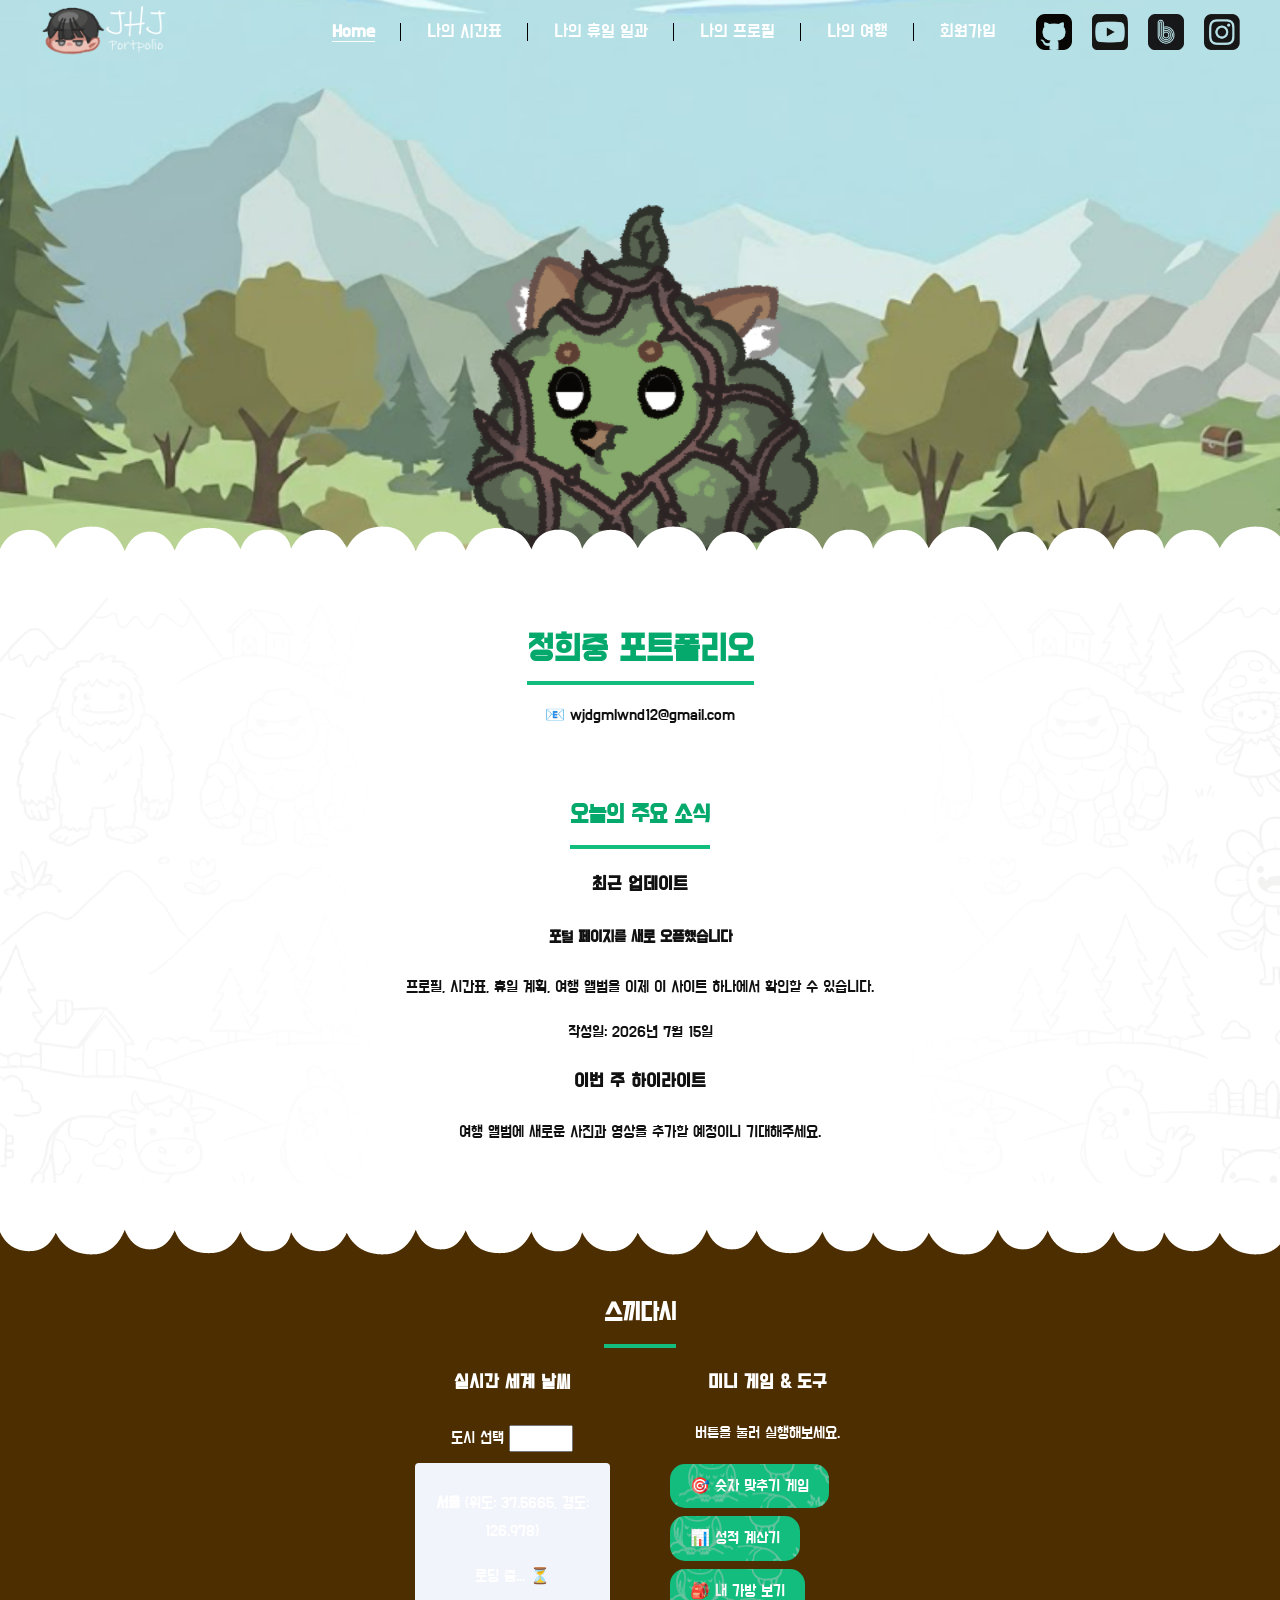
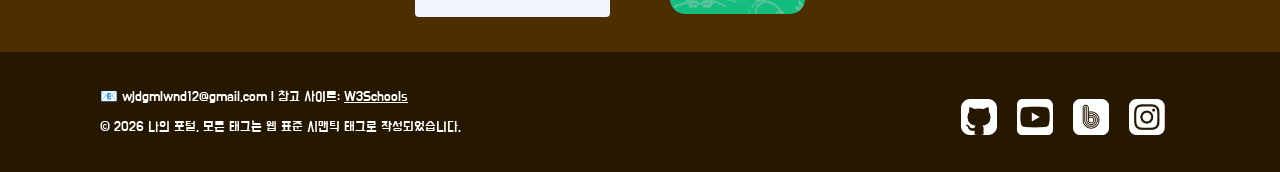
==== html/index.html @ fa727da9 "다크 모드용 이미지 추가" ====
<!DOCTYPE html>
<html lang="ko">
<head>
    <meta charset="UTF-8">
    <meta name="viewport" content="width=device-width, initial-scale=1.0">
    <title>나의 포털 | Home</title>
    <link rel="preconnect" href="https://fonts.googleapis.com">
    <link rel="preconnect" href="https://fonts.gstatic.com" crossorigin>
    <link href="https://fonts.googleapis.com/css2?family=Do+Hyeon&display=swap" rel="stylesheet">
    <link rel="stylesheet" href="../css/style.css">
</head>
<body>
    <div class="container">
    <nav>
        <a href="index.html" class="logo"><img src="../media/Imgs/Logo.png" alt="나의 포털 로고"></a>
        <div class="nav-right">
        <!-- TODO: 아래 3개 아이콘 링크는 임시로 google.com으로 연결됨. 실제 SNS 주소로 교체할 것 --->
        <ul class="quicklinks">
            <li><a href="index.html" class="active">Home</a></li>
            <li><a href="myClass.html">나의 시간표</a></li>
            <li><a href="myHoliday.html">나의 휴일 일과</a></li>
            <li><a href="myProfile.html">나의 프로필</a></li>
            <li><a href="myTrip.html">나의 여행</a></li>
            <li><a href="signUp.html">회원가입</a></li>
        </ul>
        <ul class="social-icons">
            <li><a href="https://github.com/JHuiJung" target="_blank" rel="noopener" aria-label="GitHub"><img src="../media/Icons/Icon_Github_Dark.png" alt="GitHub" width="24" height="24"></a></li>
            <li><a href="https://www.youtube.com/@jhj_baobab" target="_blank" rel="noopener" aria-label="YouTube"><img src="../media/Icons/Icon_Youtube_Dark.png" alt="YouTube" width="24" height="24"></a></li>
            <li><a href="https://jhjbaobab.tistory.com/#google_vignette" target="_blank" rel="noopener" aria-label="Blog"><img src="../media/Icons/Icon_Blog_Dark.png" alt="Blog" width="24" height="24"></a></li>
            <li><a href="https://www.instagram.com/jhj_baobab/" target="_blank" rel="noopener" aria-label="Instagram"><img src="../media/Icons/Icon_Insta_Dark.png" alt="Instagram" width="24" height="24"></a></li>
        </ul>
    </div>
    </nav>

    <div class="monster-wrap">
        <img src="../media/Imgs/Main_Monster_Body.png" alt="메인 몬스터 캐릭터" class="main-monster">
        <img src="../media/Imgs/Main_Monster_Eye.png" alt="몬스터 눈" class="monster-eye-Right">
                <img src="../media/Imgs/Main_Monster_Eye.png" alt="몬스터 눈" class="monster-eye-Left">
    </div>
    
    <div class="header-bg-frame">
        <img src="../media/Imgs/header-bg-Light.png" alt="배경 산 이미지" class="header-bg">
    </div>
    <div class="content-block">
    <div class="header-divider"></div>

    <div class="main-content">
        <header>
            <h1 class="fade-in">정희중 포트폴리오</h1>
            <p>📧 wjdgmlwnd12@gmail.com</p>
        </header>

        <main>
            <h2>오늘의 주요 소식</h2>

            <section>
                <h3>최근 업데이트</h3>
                <article>
                    <h4>포털 페이지를 새로 오픈했습니다</h4>
                    <p>프로필, 시간표, 휴일 계획, 여행 앨범을 이제 이 사이트 하나에서 확인할 수 있습니다.</p>
                    <p>작성일: <time datetime="2026-07-15">2026년 7월 15일</time></p>
                </article>
            </section>

            <section>
                <h3>이번 주 하이라이트</h3>
                <p>여행 앨범에 새로운 사진과 영상을 추가할 예정이니 기대해주세요.</p>
            </section>
        </main>
    </div>

    <div class="footer-divider"></div>
    </div>

    <section class="extra-section">
        <br>
        <h2>스끼다시</h2>

        
        <div class="extra-row">
            <section>
                <h3>실시간 세계 날씨</h3>
                <label for="city-select">도시 선택</label>
                <select id="city-select">
                    <option value="seoul">서울</option>
                    <option value="busan">부산</option>
                    <option value="jeju">제주</option>
                    <option value="gangneung">강릉</option>
                    <option value="tokyo">도쿄</option>
                </select>
                <div id="weather-box"></div>
            </section>

            <section>
                <h3>미니 게임 &amp; 도구</h3>
                <p>버튼을 눌러 실행해보세요.</p>
                <button type="button" onclick="startUpDownGame()">🎯 숫자 맞추기 게임</button>
                <button type="button" onclick="calculateGrade()">📊 성적 계산기</button>
                <button type="button" onclick="showMyBag()">🎒 내 가방 보기</button>
            </section>
        </div>
    </section>
    </div>

    <footer>
        <div class="footer-text">
            <p>📧 wjdgmlwnd12@gmail.com | 참고 사이트: <a href="https://www.w3schools.com" target="_blank">W3Schools</a></p>
            <p>&copy; 2026 나의 포털. 모든 태그는 웹 표준 시맨틱 태그로 작성되었습니다.</p>
        </div>

        <!-- TODO: 아래 4개 아이콘 링크는 임시로 google.com으로 연결됨. 실제 SNS 주소로 교체할 것 -->
        <ul class="social-icons footer-icons">
            <li><a href="https://github.com/JHuiJung" target="_blank" rel="noopener" aria-label="GitHub"><img src="../media/Icons/Icon_Github_Light.png" alt="GitHub" width="24" height="24"></a></li>
            <li><a href="https://www.youtube.com/@jhj_baobab" target="_blank" rel="noopener" aria-label="YouTube"><img src="../media/Icons/Icon_Youtube_Light.png" alt="YouTube" width="24" height="24"></a></li>
            <li><a href="https://jhjbaobab.tistory.com/#google_vignette" target="_blank" rel="noopener" aria-label="Blog"><img src="../media/Icons/Icon_Blog_Light.png" alt="Blog" width="24" height="24"></a></li>
            <li><a href="https://www.instagram.com/jhj_baobab/" target="_blank" rel="noopener" aria-label="Instagram"><img src="../media/Icons/Icon_Insta_Light.png" alt="Instagram" width="24" height="24"></a></li>
        </ul>
    </footer>

    <script src="../script/navScroll.js"></script>
    <script src="../script/headerParallax.js"></script>
    <script src="../script/monsterEyes.js"></script>
    <script src="../script/upDown.js"></script>
    <script src="../script/grade.js"></script>
    <script src="../script/bag.js"></script>
    <script type="module" src="../script/realtimeInfo.js"></script>
</body>
</html>
---- css/style.css ----
/* ===== 색상 상수 (여기 값만 바꾸면 전체에 반영됨) ===== */
:root {
    --origin-green: #13bd7e;
    --origin-deepgreen: #06a96c;
    --font-dark: #111111;
    --font-bright: #ffffff;

    /* 아직 확정 안 된 보조색 (임시) */
    --color-bg: #4d2e01;
    --color-bg-soft: #f2f4fc;
    --color-border: #cfd6e8;
    --color-border-light: #dfe4f2;
    --color-card-bg: #fafbff;
    --color-neutral: #e0e4f0;
    --color-neutral-hover: #c7cde3;
    --color-shadow: rgba(6, 169, 108, 0.25);
}

/* ===== 전체 폰트 / 줄간격 / 색상 ===== */
body {
    font-family: 'Do Hyeon', sans-serif;
    line-height: 1.8;
    color: var(--font-dark);
    background-color: var(--color-bg);
    margin: 0;
    padding: 0;
}

/* 언더그라운드 패턴: 텍스트에 영향 안 주도록 별도 레이어로 분리하고,
   가운데로 갈수록 투명해지도록(안 보이도록) 마스크 그라데이션 적용 */
body::before {
    content: "";
    position: fixed;
    inset: 0;
    z-index: -20;
    background-image: url("../media/Imgs/Bg_UnderGround.png");
    background-repeat: repeat;
    mask-image: linear-gradient(to right, rgba(0, 0, 0, 0.1) 0%, transparent 30%, transparent 70%, rgba(0, 0, 0, 0.1) 100%);
    -webkit-mask-image: linear-gradient(to right, rgba(0, 0, 0, 0.1) 0%, transparent 30%, transparent 70%, rgba(0, 0, 0, 0.1) 100%);
}

/* ===== 헤더 배경 이미지 블록 (일반 흐름 요소 - 본문은 이 블록 다음에 자연스럽게 이어짐) ===== */
.header-bg-frame {
    position: relative;
    z-index: -10;
    top: -30px;
    width: 100%;
    height: 600px;
    overflow: hidden;
}

/* 마우스에 따라 이동해도 빈 공간이 안 보이도록, 프레임보다 60px(=MAX_OFFSET*2) 더 크게 두고
   중앙 정렬한 뒤 마우스 오프셋만큼 추가로 이동시킴 (script/headerParallax.js) */
.header-bg {
    display: block;
    position: absolute;
    top: 50%;
    left: 50%;
    width: calc(100% + 40px);
    height: calc(100% + 40px);
    object-fit: cover;
    transform: translate(-50%, -50%);
    transition: transform 0.1s ease-out;
}



/* ===== header-divider ~ footer-divider 블록 전체를 50px 위로 올림 ===== */
.content-block {
    margin-top: -75px;
}

.main-content {
    position: relative;
    background-color: var(--font-bright);
    z-index: 0; /* 쌓임 맥락 형성 */
}

.main-content::before {
    content: "";
    position: absolute;
    inset: 0;
    z-index: 1; /* 부모 배경색보다는 위로 올림 */
    background-image: url("../media/Imgs/Bg_Monsters.png");
    background-repeat: repeat;
    mask-image: linear-gradient(to right, rgba(0, 0, 0, 0.30) 0%, transparent 30%, transparent 70%, rgba(0, 0, 0, 0.3) 100%);
    -webkit-mask-image: linear-gradient(to right, rgba(0, 0, 0, 0.30) 0%, transparent 30%, transparent 70%, rgba(0, 0, 0, 0.3) 100%);
}

.main-content > * {
    position: relative;
    z-index: 2;
    max-width: 900px;
    margin-left: auto;
    margin-right: auto;
}

/* ===== header-bg와 본문 사이 경계를 가리는 구분선 타일 (가로로 반복) ===== */
.header-divider {
    position: relative;
    width: 100%;
    height: 73px;
    background-image: url("../media/Imgs/divider-tile-Light.png");
    background-repeat: repeat-x;
    background-position: left top;
}

/* ===== 본문 끝에 divider-tile.png를 180도 뒤집어서 붙임 ===== */
.footer-divider {
    display: block;
    width: 100%;
    height: 73px;
    transform: scaleY(-1);
    background-image: url("../media/Imgs/divider-tile-Light.png");
    background-repeat: repeat-x;
    background-position: left top;
}

/* ===== 자투리 부분: 원래 aside에 있던 내용, 임시로 가로 배치 ===== */
.extra-section {
    display: flex;
    flex-direction: column;
    align-items: center;
    text-align: center;
}

.extra-section,
.extra-section * {
    color: var(--font-bright);
}

.extra-row {
    display: flex;
    gap: 60px;
    flex-wrap: wrap;
}

.extra-row > section {
    flex: 1;
}

footer {
    background-color: rgba(0, 0, 0, 0.5);
    color: var(--font-bright);
    margin-top: 30px;
    font-size: 0.9rem;
    padding: 10px 100px 10px 100px;
    height: 100px;
    display: flex;
    align-items: center;
    justify-content: space-between;
    gap: 30px;
}

.social-icons.footer-icons {
    margin: 0px 15px 0px 0px;
    gap: 20px;
}

.footer-text p {
    margin: 4px 0;
}

.footer-text a {
    color: var(--font-bright);
    text-decoration: underline;
}

/* ===== 제목 강조 ===== */
h1 {
    font-size: 2.2rem;
    color: var(--origin-deepgreen);
    width: fit-content;
    margin: 0 auto;
    text-align: center; 
    border-bottom: 4px solid var(--origin-green);
}

h2 {
    font-size: 1.5rem;
    color: var(--origin-deepgreen);
    padding: 8px 0; 
    
    width: fit-content;
    margin: 0 auto;
    text-align: center; 
    
    border-bottom: 4px solid var(--origin-green);
}

/* ===== 링크 스타일 ===== */
a {
    color: var(--origin-green);
    text-decoration: none;
}

a:hover {
    text-decoration: underline;
}

/* ===== 컨테이너 (가운데 정렬) ===== */
/* 배경 이미지(z-index:-10)가 비쳐 보이도록 배경색을 두지 않음 */
.container {
    position: relative;
    margin: 0 0 0 0;
}

/* Main_Monster_Body.png: 페이지 기준 가로 중앙(width/2), top 200px 위치에 배치 */
.monster-wrap {
    position: absolute;
    z-index: -5;
    left: 50%;
    top: 200px;
    transform: translateX(-50%);
    width: 400px;
    animation: monsterIdle 1.5s ease-in-out infinite;
}

/* 몬스터 idle(숨쉬기) 애니메이션: 상하로 살짝 눌리고 좌우로 살짝 퍼졌다가 원상태로 복귀 */
@keyframes monsterIdle {
    0%, 100% {
        transform: translateX(-50%) scale(1, 1);
    }
    50% {
        transform: translateX(-50%) scale(1.02, 0.98);
    }
}

.main-monster {
    display: block;
    width: 100%;
}

/* Eye는 Body(.monster-wrap) 기준 %로 위치를 잡아서, Body 크기가 바뀌어도 같은 자리를 유지함 */
.monster-eye-Right {
    position: absolute;
    z-index: -7;
    left: 55%;
    top: 48%;
    width: 16%;
    transform: translate(-50%, -50%);
    transition: transform 0.1s ease-out;
}

.monster-eye-Left {
    position: absolute;
    z-index: -7;
    left: 32.5%;
    top: 48%;
    width: 16%;
    transform: translate(-50%, -50%);
    transition: transform 0.1s ease-out;
}

/* ===== myTrip.html 여행지 카드 ===== */
.trip-card {
    background-color: var(--color-card-bg);
    border: 1px solid var(--color-border-light);
    border-radius: 8px;
    padding: 15px;
    margin: 15px 0;
}

/* ===== myClass.html 시간표 ===== */
table {
    border-collapse: collapse;
    width: 100%;
}

th, td {
    border: 1px solid var(--color-border);
    padding: 8px 10px;
    text-align: center;
}

thead th {
    background-color: var(--origin-green);
    color: var(--font-bright);
}

tbody tr:nth-child(even) {
    background-color: var(--color-bg-soft);
}

/* ===== 미션3: index.html 바로가기 Flexbox ===== */
/* ===== 스크롤 시 사라짐/sticky 네비바 ===== */
nav {
    position: fixed;
    top: 0;
    left: 0;
    width: 100%;
    height: 64px;
    box-sizing: border-box;
    display: flex;
    align-items: center;
    justify-content: space-between;
    gap: 12px;
    padding: 0 30px;
    background-color: transparent;
    z-index: 1000;
    transition: transform 0.3s ease, opacity 0.3s ease, background-color 0.3s ease;
}

nav.nav-scrolled {
    background-color: var(--origin-green);
}

nav.nav-hidden {
    transform: translateY(-100%);
    opacity: 0;
    pointer-events: none;
}

.logo {
    display: block;
    font-size: 1.4rem;
    font-weight: bold;
    color: var(--font-bright);
    text-decoration: none;
}

.logo img {
    display: block;
    height: 80px;
    width: auto;
}

.logo:hover {
    text-decoration: none;
}

.nav-right {
    display: flex;
    align-items: center;
    flex-wrap: wrap;
    gap: 20px;
    margin-left: auto;
}

.social-icons {
    display: flex;
    align-items: center;
    gap: 0px;
    list-style: none;
    padding: 10px 0px 0px 0px;
    margin: 0;
}

.social-icons img {
    display: block;
    width: 36px;
    height: 36px;
    transition: transform 0.3s ease;
}

.social-icons a:hover img {
    transform: scale(1.15) translateY(-4px);
}

.quicklinks {
    display: flex;
    flex-wrap: wrap;
    justify-content: flex-end;
    gap: 10px 0;
    list-style: none;
    padding: 0;
    margin: 0;
}

.quicklinks li {
    position: relative;
    padding: 0 16px;
}

.quicklinks li:last-child {
    padding-right: 0;
}

.quicklinks li:not(:last-child)::after {
    content: "";
    position: absolute;
    right: 0;
    top: 50%;
    transform: translateY(-50%);
    width: 1.5px;
    height: 18px;
    background-color: #000000;
}

/* ===== 미션3: index.html main/aside 가로 배치 ===== */

.layout {
    display: flex;
    gap: 30px;
    align-items: flex-start;
}

main {
  padding: 20px 20px 20px 20px;
  text-align: center;
}

Header {
  padding: 20px 20px 20px 20px;
  text-align: center;
}

.layout main {
    flex: 3;
}

.layout aside {
    flex: 1;
}

/* ===== 미션3: myTrip.html 여행지 카드 Grid 3열 ===== */
.trip-grid {
    display: grid;
    grid-template-columns: repeat(3, 1fr);
    gap: 20px;
}

.trip-grid .trip-card {
    margin: 0;
}

/* ===== 미션5: 내비게이션 링크 hover 전환 ===== */
nav a {
    display: inline-block;
    padding: 6px 10px;
    border-radius: 4px;
    font-size: 1.15rem;
    color: var(--font-bright);
    transition: transform 0.3s ease;
}

.quicklinks a:hover {
    transform: scale(1.1) translateY(-4px);
}

nav a.active {
    text-decoration: underline;
    text-underline-offset: 4px;
    font-weight: bold;
}

/* ===== 미션5: 회원가입 버튼 hover 전환 ===== */
input[type="submit"],
input[type="reset"] {
    padding: 8px 18px;
    border: none;
    border-radius: 4px;
    cursor: pointer;
    transition: background-color 0.3s ease;
}

input[type="submit"] {
    background-color: var(--origin-green);
    color: var(--font-bright);
}

input[type="submit"]:hover {
    background-color: var(--origin-deepgreen);
}

input[type="reset"] {
    background-color: var(--color-neutral);
    color: var(--font-dark);
}

input[type="reset"]:hover {
    background-color: var(--color-neutral-hover);
}

/* ===== 미션6~8: 미니 게임/도구 버튼 ===== */
button {
    position: relative;
    display: block;
    margin: 8px 0;
    padding: 8px 20px;
    border: none;
    border-radius: 15px;
    background-color: var(--origin-green);
    color: var(--font-bright);
    font: inherit;
    cursor: pointer;
    overflow: hidden;
    
    /* [수정] 부모 버튼은 위치와 크기, 색상만 부드럽게 변경 */
    transition: background-color 0.3s ease, transform 0.3s ease;
}

/* 배경 이미지 전용 가상 요소 추가 */
button::before {
    content: "";
    position: absolute;
    inset: 0;
    z-index: 1;
    
    background-image: url("../media/Imgs/Bg_UnderGround.png");
    /* [기본 상태] 배경 이미지 사이즈 400px */
    background-size: 400px 400px;
    background-repeat: repeat;
    
    background-position: center center;

    opacity: 0.5; 
    pointer-events: none;
    
    /* [추가] 배경 이미지 사이즈가 변할 때도 0.3초 동안 부드럽게 연출 */
    transition: background-size 0.3s ease;
}

button > * {
    position: relative;
    z-index: 2;
}

button:hover,
button:active {
    background-color: var(--origin-deepgreen);
    transform: translateY(-4px) scale(1.05);
}

/* [추가] 버튼에 호버했을 때 가상 요소(::before)의 배경 이미지 사이즈 변경 */
button:hover::before,
button:active::before {
    /* [호버 상태] 배경 이미지 사이즈를 500px로 확대 */
    background-size: 500px 500px;
}

/* ===== 미션9: 실시간 날씨 ===== */
#city-select {
    margin-top: 6px;
    padding: 4px 8px;
}

#weather-box {
    margin-top: 10px;
    padding: 10px;
    background-color: var(--color-bg-soft);
    border-radius: 4px;
}

/* ===== 미션5: 여행 카드 hover 효과 ===== */
.trip-card {
    transition: transform 0.3s ease, box-shadow 0.3s ease;
}

.trip-card:hover {
    transform: translateY(-6px);
    box-shadow: 0 10px 20px var(--color-shadow);
}

/* ===== 미션5: 헤더 타이틀 페이드인 ===== */
@keyframes fadeIn {
    from {
        opacity: 0;
        transform: translateY(-10px);
    }
    to {
        opacity: 1;
        transform: translateY(0);
    }
}

.fade-in {
    animation: fadeIn 1.2s ease;
}

/* ===== 미션4: 786px 이하 반응형 ===== */
@media (max-width: 786px) {
    nav {
        flex-direction: column;
        align-items: flex-start;
        height: auto;
        padding: 10px 20px;
    }

    .nav-right {
        flex-direction: column;
        align-items: flex-start;
    }

    .quicklinks {
        flex-direction: column;
        justify-content: flex-start;
    }

    .quicklinks li {
        padding: 4px 0;
    }

    .quicklinks li::after {
        display: none;
    }

    .layout {
        flex-direction: column;
    }

    .trip-grid {
        grid-template-columns: 1fr;
    }
}
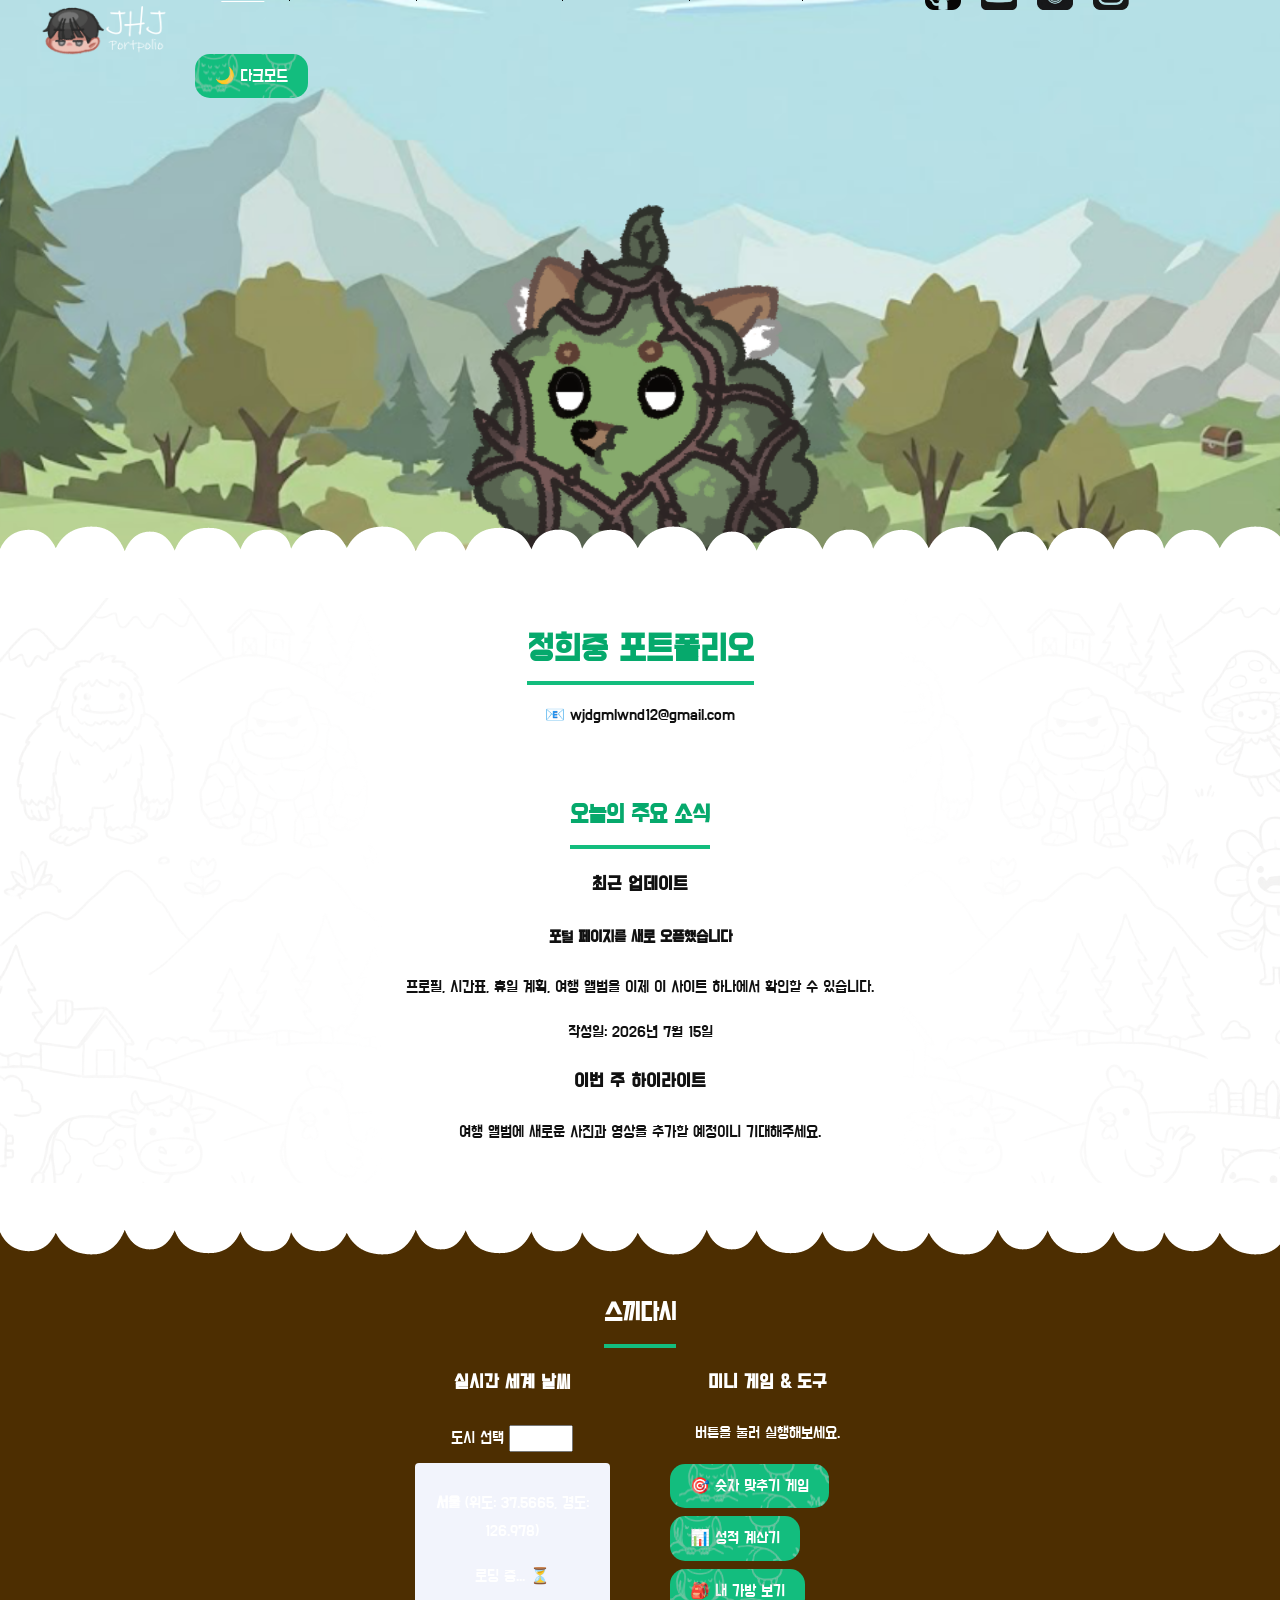
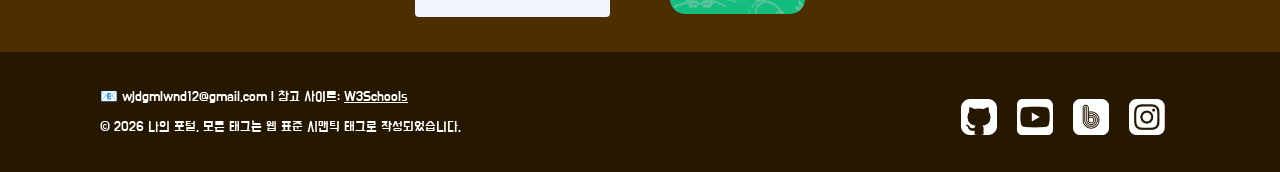
==== commit a3d4f837: "다크모드 적용" ====
--- a/html/index.html
+++ b/html/index.html
@@ -29,6 +29,7 @@
             <li><a href="https://jhjbaobab.tistory.com/#google_vignette" target="_blank" rel="noopener" aria-label="Blog"><img src="../media/Icons/Icon_Blog_Dark.png" alt="Blog" width="24" height="24"></a></li>
             <li><a href="https://www.instagram.com/jhj_baobab/" target="_blank" rel="noopener" aria-label="Instagram"><img src="../media/Icons/Icon_Insta_Dark.png" alt="Instagram" width="24" height="24"></a></li>
         </ul>
+        <button type="button" id="dark-mode-toggle">🌙 다크모드</button>
     </div>
     </nav>
 
@@ -118,6 +119,7 @@
     </footer>
 
     <script src="../script/navScroll.js"></script>
+    <script src="../script/darkMode.js"></script>
     <script src="../script/headerParallax.js"></script>
     <script src="../script/monsterEyes.js"></script>
     <script src="../script/upDown.js"></script>
--- a/css/style.css
+++ b/css/style.css
@@ -7,6 +7,7 @@
 
     /* 아직 확정 안 된 보조색 (임시) */
     --color-bg: #4d2e01;
+    --color-bg-dark: #2a1900;
     --color-bg-soft: #f2f4fc;
     --color-border: #cfd6e8;
     --color-border-light: #dfe4f2;
@@ -24,6 +25,10 @@
     background-color: var(--color-bg);
     margin: 0;
     padding: 0;
+}
+
+body.dark-mode {
+    background-color: var(--color-bg-dark);
 }
 
 /* 언더그라운드 패턴: 텍스트에 영향 안 주도록 별도 레이어로 분리하고,
@@ -114,6 +119,32 @@
     background-image: url("../media/Imgs/divider-tile-Light.png");
     background-repeat: repeat-x;
     background-position: left top;
+}
+
+/* ===== 다크모드 ===== */
+body.dark-mode .header-divider,
+body.dark-mode .footer-divider {
+    background-image: url("../media/Imgs/divider-tile-Dark.png");
+}
+
+body.dark-mode .main-content {
+    background-color: #000000;
+}
+
+body.dark-mode .main-content,
+body.dark-mode .main-content * {
+    color: var(--font-bright);
+}
+
+/* h1/h2는 다크모드에서도 원래 색 유지 */
+body.dark-mode .main-content h1,
+body.dark-mode .main-content h2 {
+    color: var(--origin-deepgreen);
+}
+
+/* extra-section의 h2도 다크모드에서 원래 색 유지 */
+body.dark-mode .extra-section h2 {
+    color: var(--origin-deepgreen);
 }
 
 /* ===== 자투리 부분: 원래 aside에 있던 내용, 임시로 가로 배치 ===== */
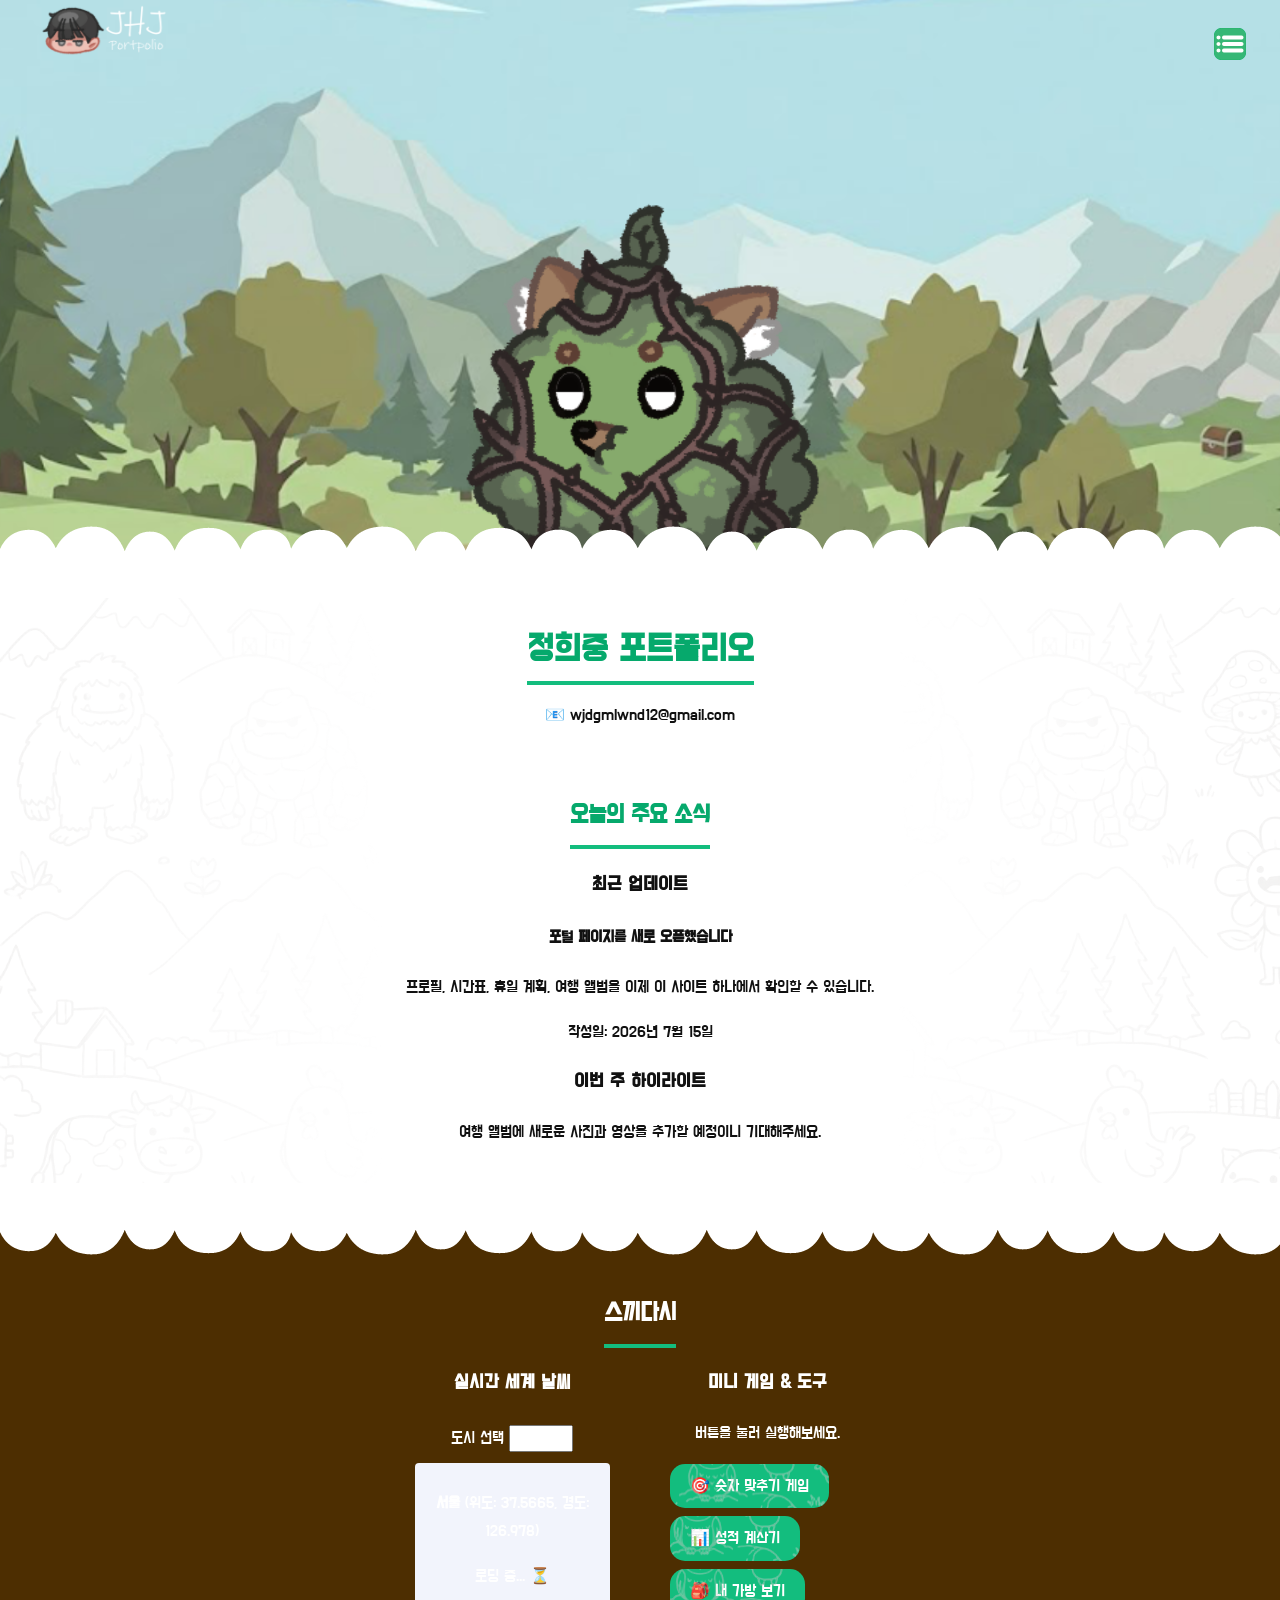
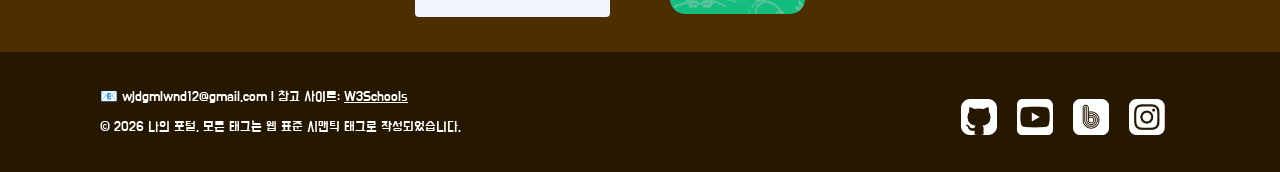
==== commit 8f84bbd8: "모바일 메뉴창 추가" ====
--- a/html/index.html
+++ b/html/index.html
@@ -32,6 +32,34 @@
         <button type="button" id="dark-mode-toggle">🌙 다크모드</button>
     </div>
     </nav>
+
+    <button type="button" id="menu-toggle" class="menu-toggle">
+        <img src="../media/Icons/Icon_Menu.png" alt="메뉴 열기">
+    </button>
+
+    <div id="mobile-menu" class="mobile-menu">
+        <div class="mobile-menu-top">
+            <a href="index.html" class="logo mobile-menu-logo"><img src="../media/Imgs/Logo.png" alt="나의 포털 로고"></a>
+        </div>
+
+        <ul class="mobile-menu-links">
+            <li><a href="index.html" class="active">Home</a></li>
+            <li><a href="myClass.html">나의 시간표</a></li>
+            <li><a href="myHoliday.html">나의 휴일 일과</a></li>
+            <li><a href="myProfile.html">나의 프로필</a></li>
+            <li><a href="myTrip.html">나의 여행</a></li>
+            <li><a href="signUp.html">회원가입</a></li>
+        </ul>
+
+        <div class="mobile-menu-social-block">
+            <ul class="social-icons mobile-menu-social">
+                <li><a href="https://github.com/JHuiJung" target="_blank" rel="noopener" aria-label="GitHub"><img src="../media/Icons/Icon_Github_Light.png" alt="GitHub" width="24" height="24"></a></li>
+                <li><a href="https://www.youtube.com/@jhj_baobab" target="_blank" rel="noopener" aria-label="YouTube"><img src="../media/Icons/Icon_Youtube_Light.png" alt="YouTube" width="24" height="24"></a></li>
+                <li><a href="https://jhjbaobab.tistory.com/#google_vignette" target="_blank" rel="noopener" aria-label="Blog"><img src="../media/Icons/Icon_Blog_Light.png" alt="Blog" width="24" height="24"></a></li>
+                <li><a href="https://www.instagram.com/jhj_baobab/" target="_blank" rel="noopener" aria-label="Instagram"><img src="../media/Icons/Icon_Insta_Light.png" alt="Instagram" width="24" height="24"></a></li>
+            </ul>
+        </div>
+    </div>
 
     <div class="monster-wrap">
         <img src="../media/Imgs/Main_Monster_Body.png" alt="메인 몬스터 캐릭터" class="main-monster">
@@ -120,6 +148,7 @@
 
     <script src="../script/navScroll.js"></script>
     <script src="../script/darkMode.js"></script>
+    <script src="../script/mobileMenu.js"></script>
     <script src="../script/headerParallax.js"></script>
     <script src="../script/monsterEyes.js"></script>
     <script src="../script/upDown.js"></script>
--- a/css/style.css
+++ b/css/style.css
@@ -599,33 +599,113 @@
     animation: fadeIn 1.2s ease;
 }
 
+/* ===== 모바일 메뉴 (햄버거 버튼 + 우측 슬라이드 전체화면 패널) ===== */
+.menu-toggle {
+    display: none;
+    position: fixed;
+    top: 16px;
+    right: 30px;
+    z-index: 1001;
+    background: none;
+    border: none;
+    padding: 4px;
+    cursor: pointer;
+}
+
+.menu-toggle::before {
+    display: none;
+}
+
+.menu-toggle img {
+    display: block;
+    width: 32px;
+    height: 32px;
+}
+
+.mobile-menu {
+    position: fixed;
+    inset: 0;
+    z-index: 900;
+    display: flex;
+    flex-direction: column;
+    justify-content: space-between;
+    align-items: center;
+    padding: 30px 30px 0 30px;
+    box-sizing: border-box;
+    background-color: var(--origin-deepgreen);
+    transform: translateX(100%);
+    transition: transform 0.3s ease;
+}
+
+/* Bg_UnderGround.png를 배경색 위에 50% 투명도로 얹음 (텍스트에 영향 안 주도록 별도 레이어) */
+.mobile-menu::before {
+    content: "";
+    position: absolute;
+    inset: 0;
+    z-index: 0;
+    background-image: url("../media/Imgs/Bg_UnderGround.png");
+    background-repeat: repeat;
+    opacity: 0.5;
+}
+
+.mobile-menu > * {
+    position: relative;
+    z-index: 1;
+}
+
+.mobile-menu.open {
+    transform: translateX(0);
+}
+
+.mobile-menu-top {
+    width: 100%;
+    display: flex;
+    justify-content: flex-start;
+}
+
+.mobile-menu-links {
+    display: flex;
+    flex-direction: column;
+    align-items: center;
+    gap: 24px;
+    list-style: none;
+    padding: 0;
+    margin: 0;
+    font-size: 1.3rem;
+}
+
+.mobile-menu-links a {
+    color: var(--font-bright);
+}
+
+.mobile-menu-social-block {
+    width: calc(100% + 60px);
+    margin: 0 -30px;
+    padding: 20px 30px 30px 30px;
+    box-sizing: border-box;
+    background-color: rgba(0, 0, 0, 0.5);
+}
+
+.mobile-menu-social {
+    justify-content: center;
+    gap: 30px;
+}
+
+/* ===== 모바일 메뉴(햄버거) 전환 기준: 1400px ===== */
+@media (max-width: 1325px) {
+    .quicklinks,
+    .nav-right .social-icons,
+    #dark-mode-toggle {
+        display: none;
+    }
+
+    .menu-toggle {
+        display: block;
+    }
+}
+
 /* ===== 미션4: 786px 이하 반응형 ===== */
 @media (max-width: 786px) {
-    nav {
-        flex-direction: column;
-        align-items: flex-start;
-        height: auto;
-        padding: 10px 20px;
-    }
-
-    .nav-right {
-        flex-direction: column;
-        align-items: flex-start;
-    }
-
-    .quicklinks {
-        flex-direction: column;
-        justify-content: flex-start;
-    }
-
-    .quicklinks li {
-        padding: 4px 0;
-    }
-
-    .quicklinks li::after {
-        display: none;
-    }
-
     .layout {
         flex-direction: column;
     }
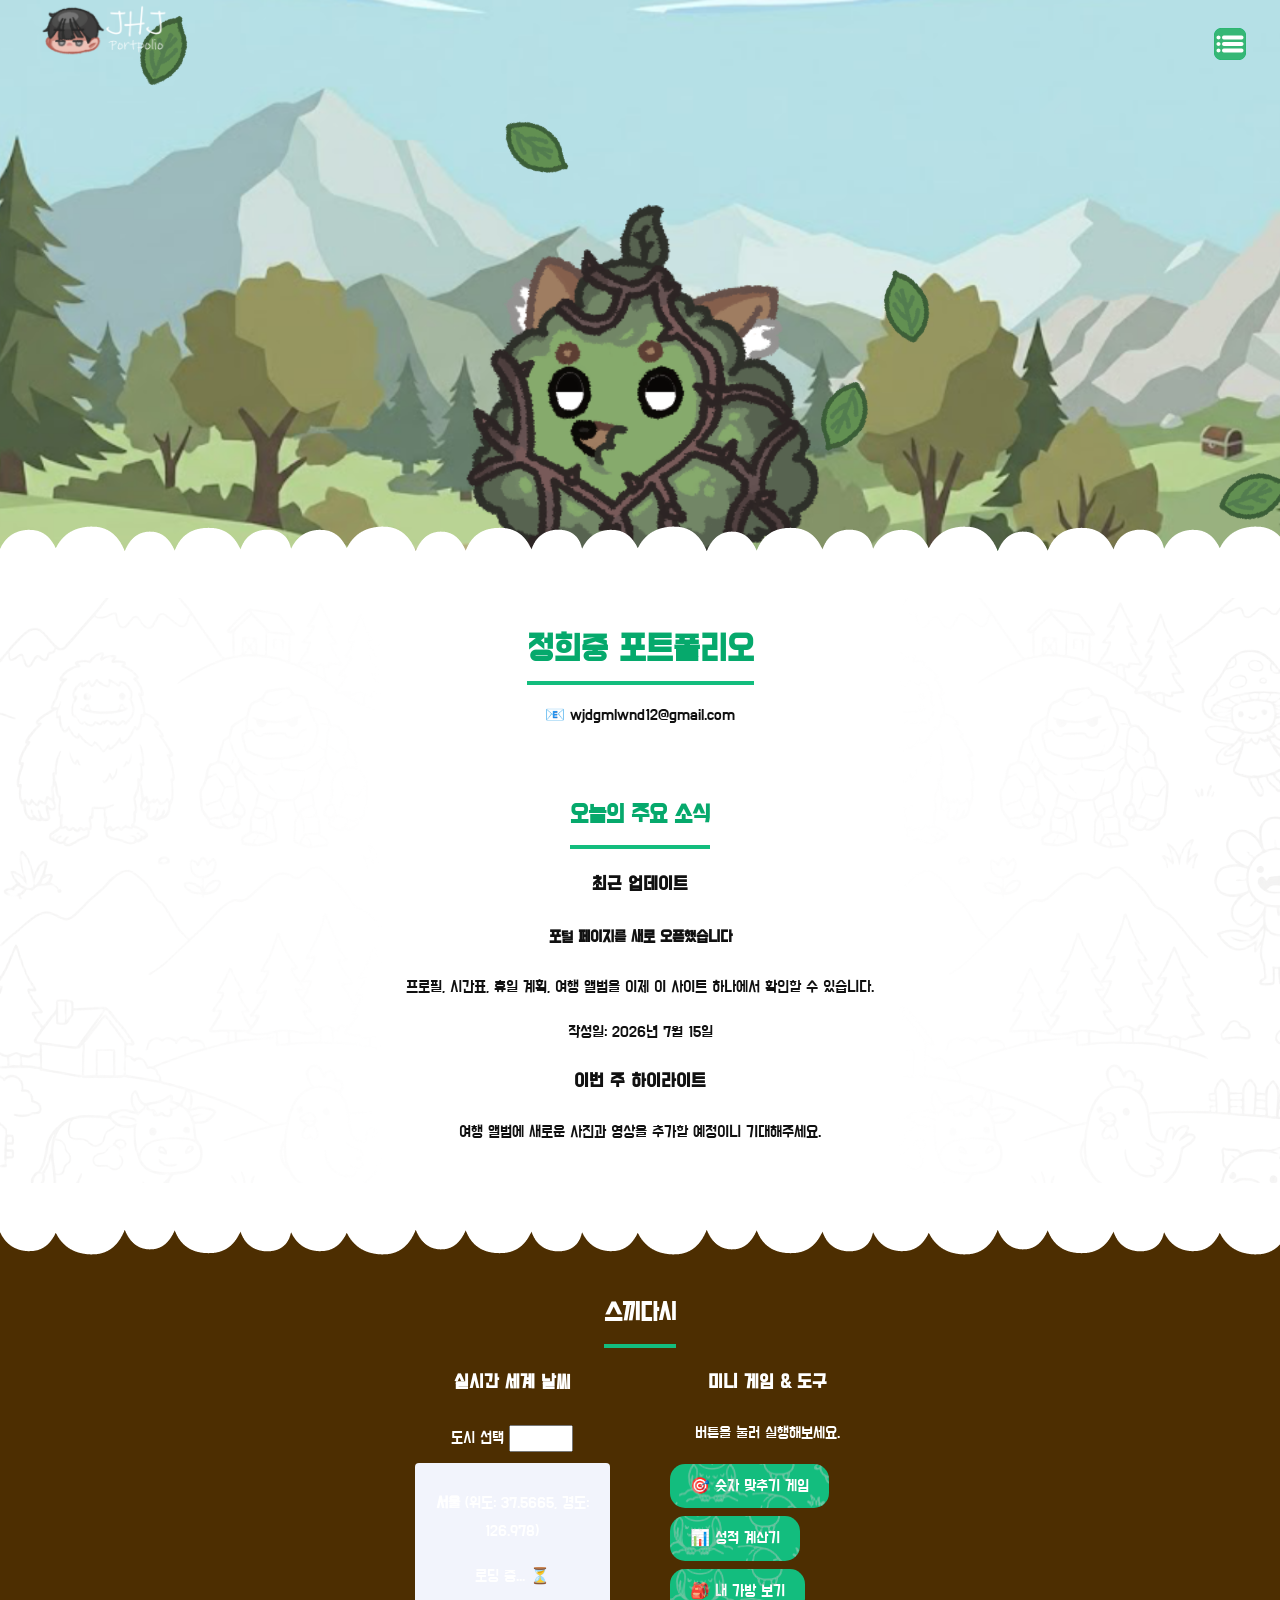
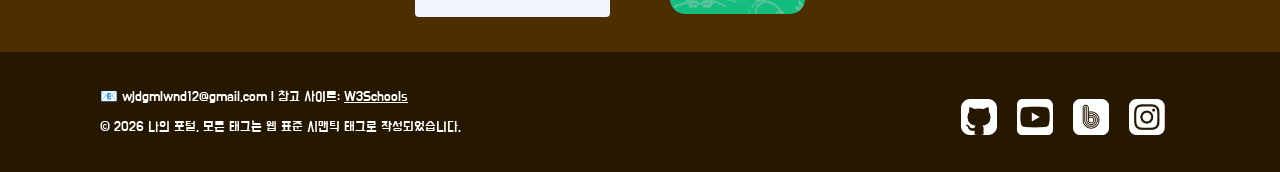
==== commit 5adde29d: "배경에 나뭇잎 떨어지는 기능 추가" ====
--- a/html/index.html
+++ b/html/index.html
@@ -10,6 +10,8 @@
     <link rel="stylesheet" href="../css/style.css">
 </head>
 <body>
+    <div id="leaf-container" class="leaf-container"></div>
+
     <div class="container">
     <nav>
         <a href="index.html" class="logo"><img src="../media/Imgs/Logo.png" alt="나의 포털 로고"></a>
@@ -149,6 +151,7 @@
     <script src="../script/navScroll.js"></script>
     <script src="../script/darkMode.js"></script>
     <script src="../script/mobileMenu.js"></script>
+    <script src="../script/leaves.js"></script>
     <script src="../script/headerParallax.js"></script>
     <script src="../script/monsterEyes.js"></script>
     <script src="../script/upDown.js"></script>
--- a/css/style.css
+++ b/css/style.css
@@ -599,6 +599,25 @@
     animation: fadeIn 1.2s ease;
 }
 
+/* ===== 떨어지는 나뭇잎 효과 ===== */
+.leaf-container {
+    position: absolute;
+    top: 0;
+    left: 0;
+    width: 100%;
+    z-index: -8;
+    pointer-events: none;
+}
+
+.leaf {
+    position: absolute;
+    top: 0;
+    left: 0;
+    width: 80px;
+    height: 80px;
+    will-change: transform;
+}
+
 /* ===== 모바일 메뉴 (햄버거 버튼 + 우측 슬라이드 전체화면 패널) ===== */
 .menu-toggle {
     display: none;
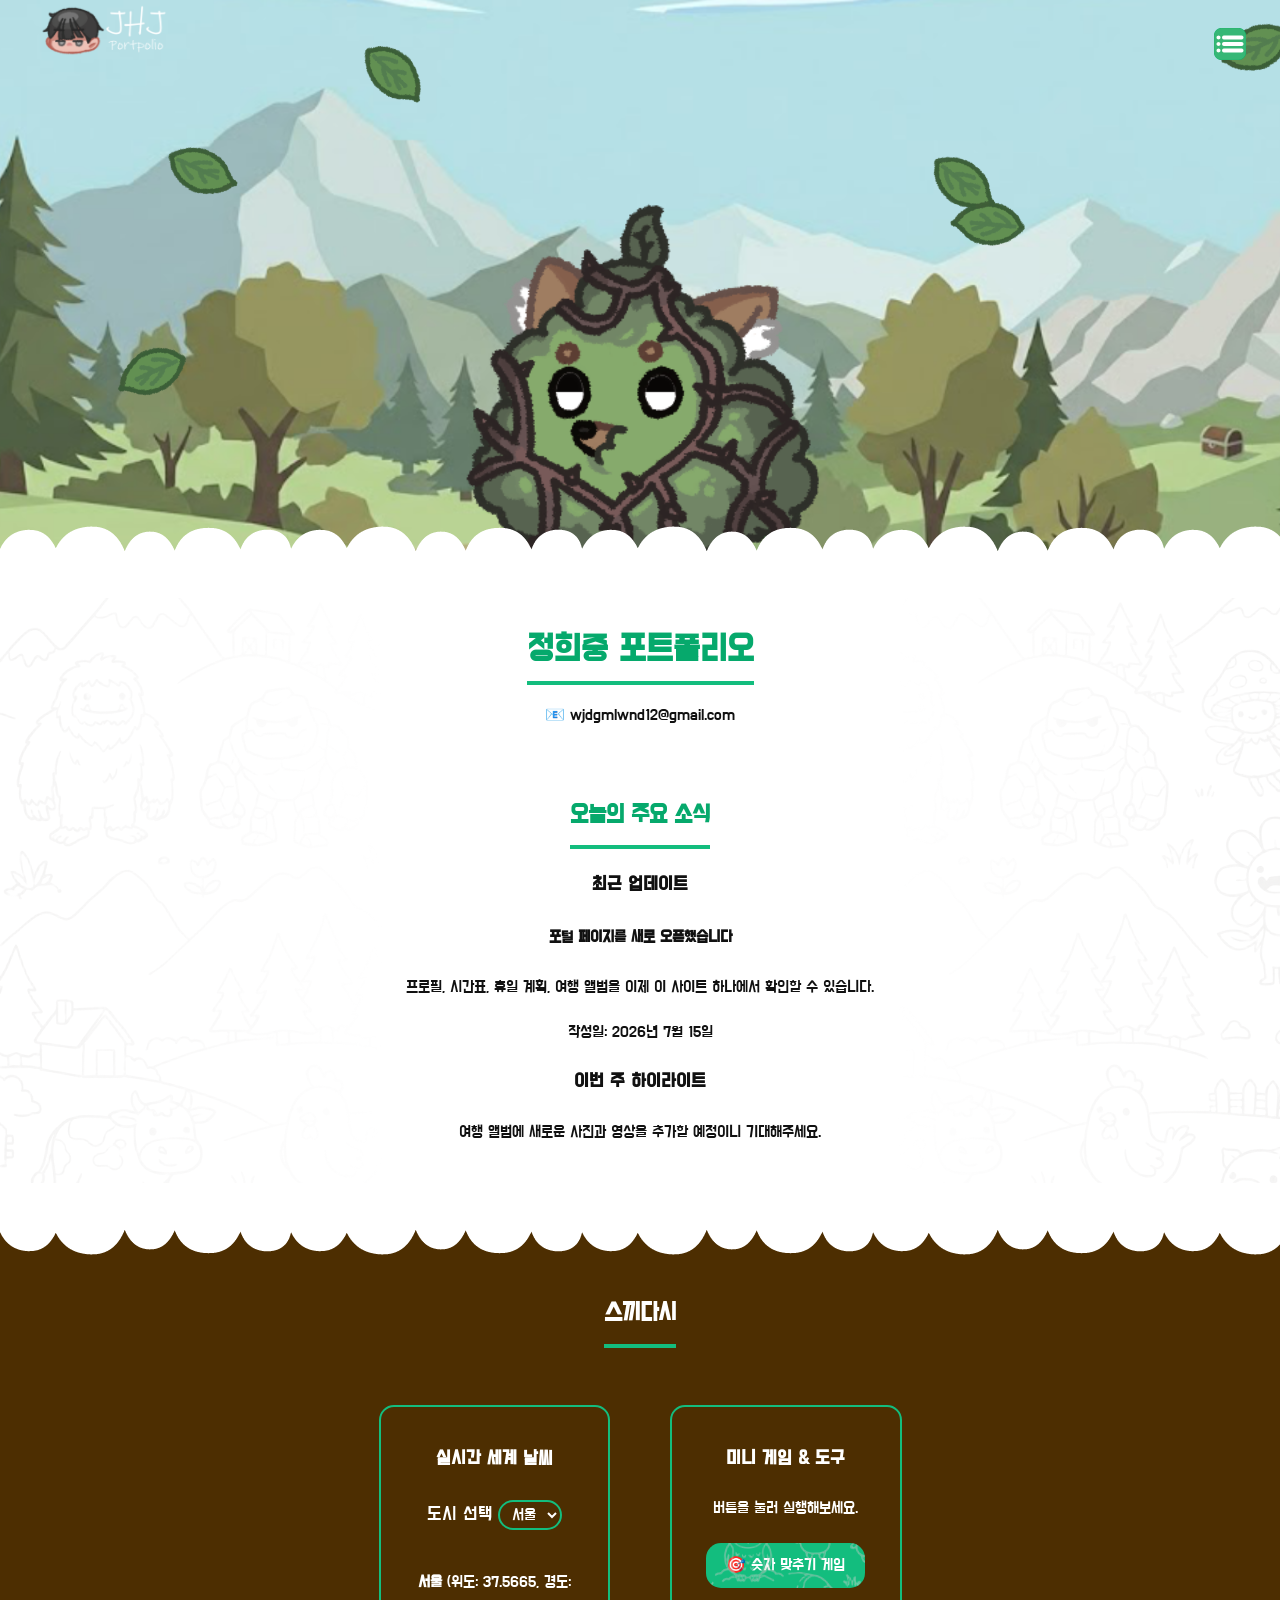
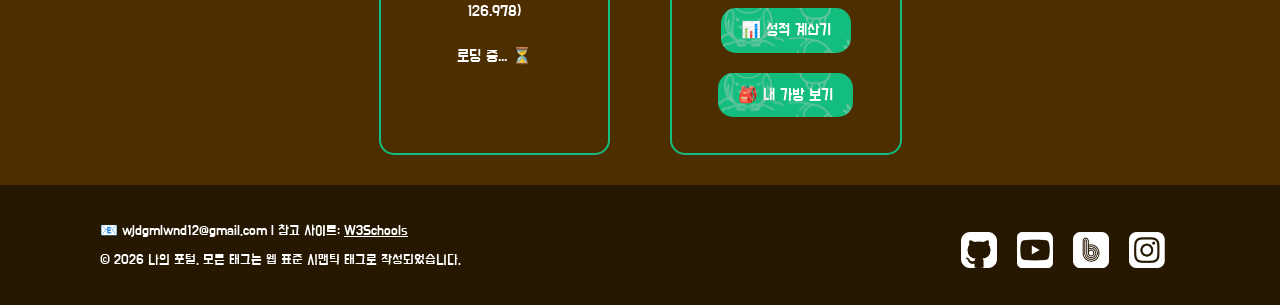
==== commit 9dbf89b5: "부가 기능 섹션 UI적용" ====
--- a/html/index.html
+++ b/html/index.html
@@ -107,6 +107,8 @@
         <br>
         <h2>스끼다시</h2>
 
+        <br>
+        <br>
         
         <div class="extra-row">
             <section>
--- a/css/style.css
+++ b/css/style.css
@@ -25,6 +25,7 @@
     background-color: var(--color-bg);
     margin: 0;
     padding: 0;
+    overflow-x: hidden;
 }
 
 body.dark-mode {
@@ -168,6 +169,129 @@
 
 .extra-row > section {
     flex: 1;
+    background-color: transparent;
+    border: 2px solid var(--origin-green);
+    border-radius: 15px;
+    padding: 16px;
+    box-sizing: border-box;
+}
+
+.extra-row > section button {
+    display: block;
+    margin: 20px auto;
+}
+
+/* ===== signUp.html: fieldset/legend 태그 스타일 ===== */
+fieldset {
+    border: 2px solid var(--origin-green);
+    border-radius: 15px;
+    padding: 16px 46px;
+    max-width: 500px;
+    margin: 0 auto 16px auto;
+    box-sizing: border-box;
+}
+
+legend {
+    border: 2px solid var(--origin-green);
+    border-radius: 15px;
+    padding: 4px 12px;
+    color: var(--origin-green);
+    font-size: 1.5rem;
+}
+
+label {
+    color: var(--origin-green);
+    font-size: 1.17rem;
+}
+
+/* ===== signUp.html: 질문+입력을 한 세트로 묶는 구조 ===== */
+.form-field {
+    display: flex;
+    flex-direction: column;
+    align-items: flex-start;
+    gap: 6px;
+    margin-bottom: 16px;
+}
+
+.form-field input[type="text"],
+.form-field input[type="password"],
+.form-field input[type="date"],
+.form-field textarea {
+    width: 100%;
+    max-width: 375px;
+    box-sizing: border-box;
+}
+
+.radio-group {
+    display: flex;
+    gap: 16px;
+    flex-wrap: wrap;
+}
+
+.email-input-group {
+    display: flex;
+    align-items: center;
+    gap: 6px;
+}
+
+/* ===== signUp.html: 텍스트 계열 입력 필드 스타일 ===== */
+input[type="text"],
+input[type="password"],
+input[type="date"],
+select,
+textarea {
+    background-color: transparent;
+    border: 2px solid var(--origin-green);
+    border-radius: 15px;
+    padding: 6px 12px;
+    font: inherit;
+}
+
+input[type="text"]:focus,
+input[type="password"]:focus,
+input[type="date"]:focus,
+select:focus,
+textarea:focus {
+    border-color: var(--origin-deepgreen);
+    color: var(--origin-deepgreen);
+    outline: none;
+}
+
+.email-input-group span {
+    font: inherit;
+}
+
+.email-input-group select {
+    min-width: 160px;
+    text-align: center;
+}
+
+/* select는 body의 line-height:1.8을 그대로 받으면 닫힌 상태 텍스트가 아래로 치우쳐 보여서 별도 지정 */
+select {
+    line-height: normal;
+    padding: 10px;
+}
+
+/* ===== signUp.html: 라디오 버튼 커스텀 스타일 ===== */
+input[type="radio"] {
+    appearance: none;
+    width: 18px;
+    height: 18px;
+    margin-right: 4px;
+    border: 2px solid var(--origin-green);
+    border-radius: 50%;
+    outline: none;
+    cursor: pointer;
+    position: relative;
+    vertical-align: middle;
+}
+
+input[type="radio"]:checked::before {
+    content: "";
+    position: absolute;
+    inset: 3px;
+    border-radius: 50%;
+    background-color: var(--origin-deepgreen);
 }
 
 footer {
@@ -475,34 +599,6 @@
     font-weight: bold;
 }
 
-/* ===== 미션5: 회원가입 버튼 hover 전환 ===== */
-input[type="submit"],
-input[type="reset"] {
-    padding: 8px 18px;
-    border: none;
-    border-radius: 4px;
-    cursor: pointer;
-    transition: background-color 0.3s ease;
-}
-
-input[type="submit"] {
-    background-color: var(--origin-green);
-    color: var(--font-bright);
-}
-
-input[type="submit"]:hover {
-    background-color: var(--origin-deepgreen);
-}
-
-input[type="reset"] {
-    background-color: var(--color-neutral);
-    color: var(--font-dark);
-}
-
-input[type="reset"]:hover {
-    background-color: var(--color-neutral-hover);
-}
-
 /* ===== 미션6~8: 미니 게임/도구 버튼 ===== */
 button {
     position: relative;
@@ -519,6 +615,22 @@
     
     /* [수정] 부모 버튼은 위치와 크기, 색상만 부드럽게 변경 */
     transition: background-color 0.3s ease, transform 0.3s ease;
+}
+
+/* ===== signUp.html: 가입하기/초기화 버튼을 가운데 인라인으로, 크기 확대 ===== */
+form button {
+    display: inline-block;
+    margin: 8px 10px;
+    padding: 14px 32px;
+    font-size: 1.2rem;
+}
+
+button[type="reset"] {
+    background-color: var(--color-neutral-hover);
+}
+
+button[type="reset"]:hover {
+    background-color: var(--color-neutral);
 }
 
 /* 배경 이미지 전용 가상 요소 추가 */
@@ -566,11 +678,17 @@
     padding: 4px 8px;
 }
 
+/* .extra-section *가 글자색을 흰색으로 강제해서, 드롭다운을 펼쳤을 때 옵션 목록이
+   흰 배경 위에 흰 글씨로 안 보이는 문제를 막기 위해 옵션 색만 되돌림 */
+#city-select option {
+    color: var(--font-dark);
+}
+
 #weather-box {
     margin-top: 10px;
     padding: 10px;
-    background-color: var(--color-bg-soft);
-    border-radius: 4px;
+    background-color: transparent;
+    color: var(--font-bright);
 }
 
 /* ===== 미션5: 여행 카드 hover 효과 ===== */
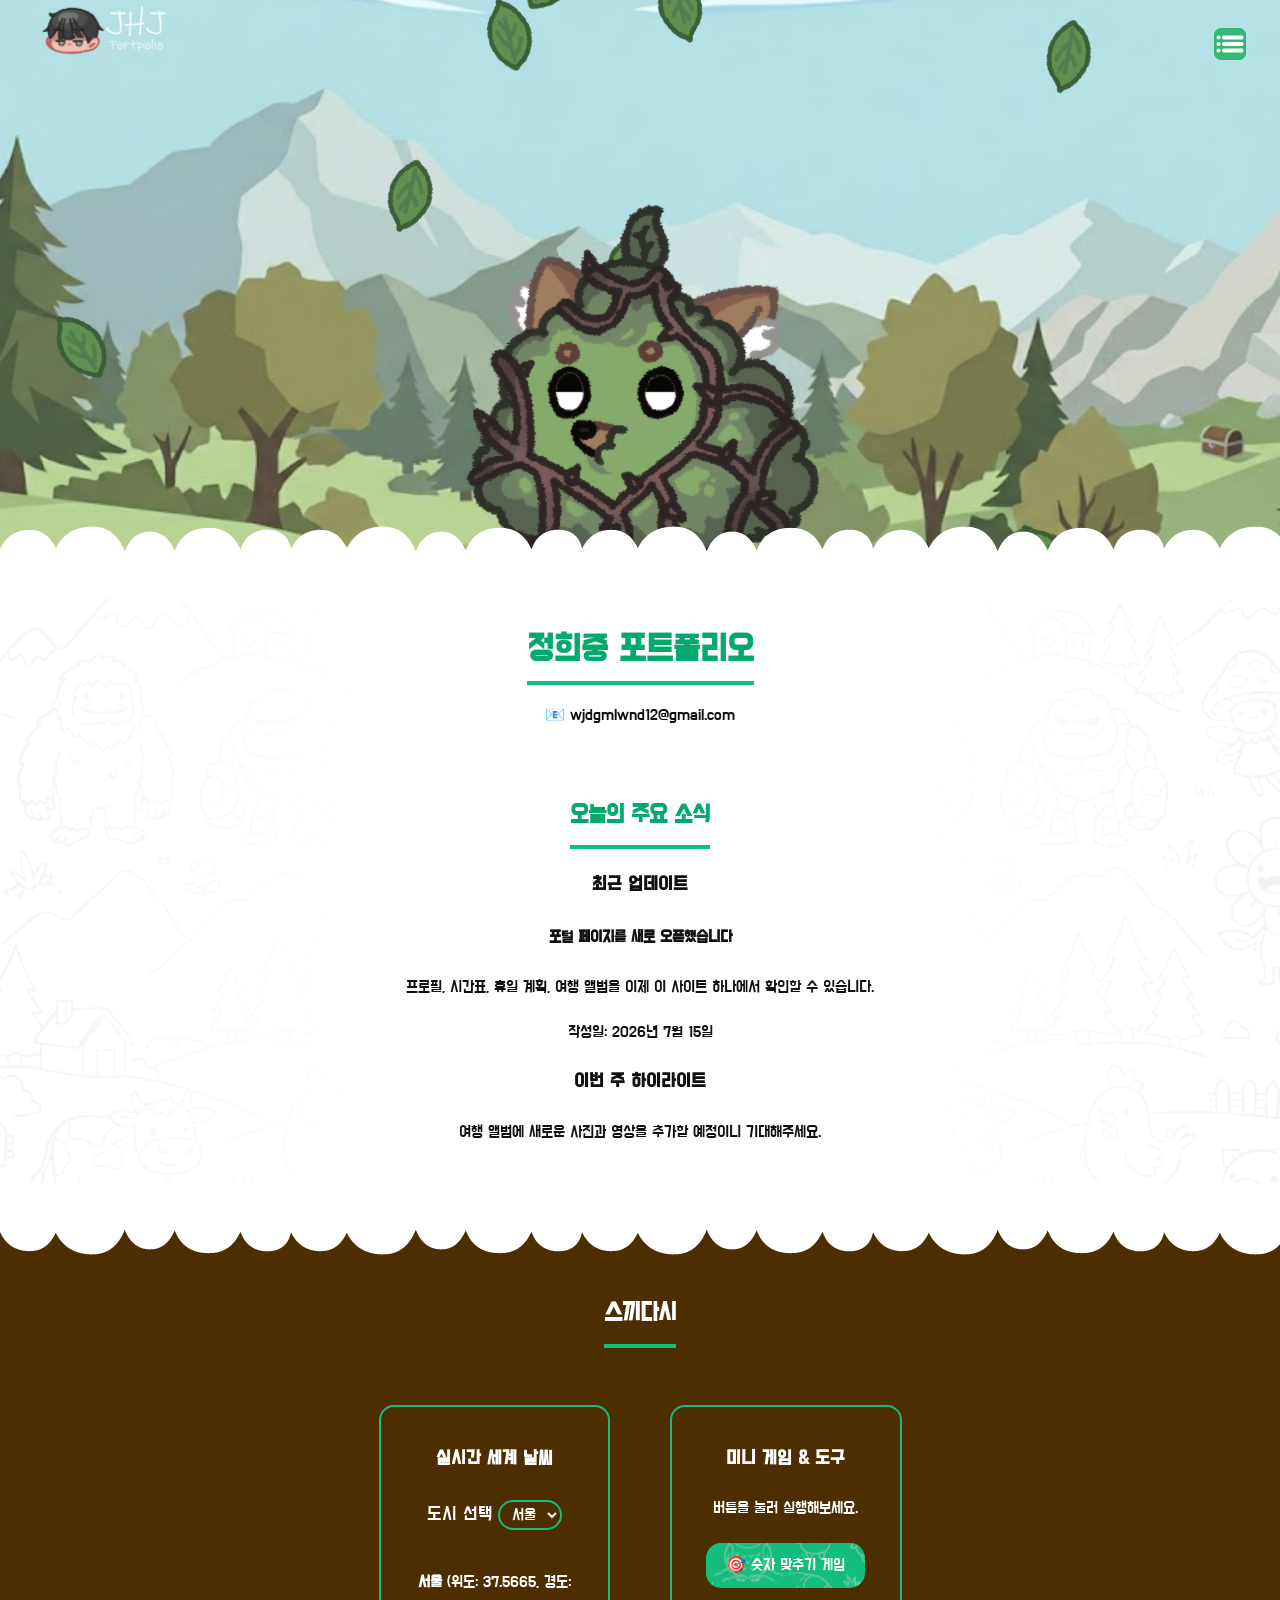
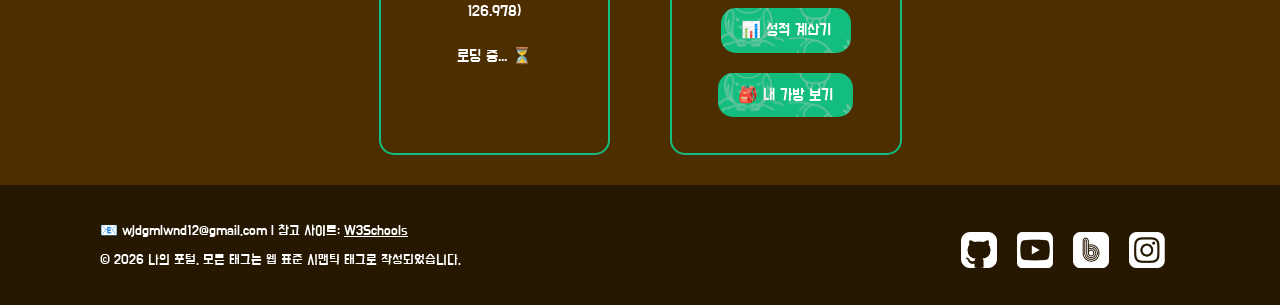
==== commit 8d313ebf: "css 분리" ====
--- a/html/index.html
+++ b/html/index.html
@@ -8,6 +8,7 @@
     <link rel="preconnect" href="https://fonts.gstatic.com" crossorigin>
     <link href="https://fonts.googleapis.com/css2?family=Do+Hyeon&display=swap" rel="stylesheet">
     <link rel="stylesheet" href="../css/style.css">
+    <link rel="stylesheet" href="../css/style_index.css">
 </head>
 <body>
     <div id="leaf-container" class="leaf-container"></div>
--- a/css/style.css
+++ b/css/style.css
@@ -4,6 +4,7 @@
     --origin-deepgreen: #06a96c;
     --font-dark: #111111;
     --font-bright: #ffffff;
+    --font-gray: #323232;
 
     /* 아직 확정 안 된 보조색 (임시) */
     --color-bg: #4d2e01;
@@ -69,8 +70,6 @@
     transition: transform 0.1s ease-out;
 }
 
-
-
 /* ===== header-divider ~ footer-divider 블록 전체를 50px 위로 올림 ===== */
 .content-block {
     margin-top: -75px;
@@ -141,157 +140,6 @@
 body.dark-mode .main-content h1,
 body.dark-mode .main-content h2 {
     color: var(--origin-deepgreen);
-}
-
-/* extra-section의 h2도 다크모드에서 원래 색 유지 */
-body.dark-mode .extra-section h2 {
-    color: var(--origin-deepgreen);
-}
-
-/* ===== 자투리 부분: 원래 aside에 있던 내용, 임시로 가로 배치 ===== */
-.extra-section {
-    display: flex;
-    flex-direction: column;
-    align-items: center;
-    text-align: center;
-}
-
-.extra-section,
-.extra-section * {
-    color: var(--font-bright);
-}
-
-.extra-row {
-    display: flex;
-    gap: 60px;
-    flex-wrap: wrap;
-}
-
-.extra-row > section {
-    flex: 1;
-    background-color: transparent;
-    border: 2px solid var(--origin-green);
-    border-radius: 15px;
-    padding: 16px;
-    box-sizing: border-box;
-}
-
-.extra-row > section button {
-    display: block;
-    margin: 20px auto;
-}
-
-/* ===== signUp.html: fieldset/legend 태그 스타일 ===== */
-fieldset {
-    border: 2px solid var(--origin-green);
-    border-radius: 15px;
-    padding: 16px 46px;
-    max-width: 500px;
-    margin: 0 auto 16px auto;
-    box-sizing: border-box;
-}
-
-legend {
-    border: 2px solid var(--origin-green);
-    border-radius: 15px;
-    padding: 4px 12px;
-    color: var(--origin-green);
-    font-size: 1.5rem;
-}
-
-label {
-    color: var(--origin-green);
-    font-size: 1.17rem;
-}
-
-/* ===== signUp.html: 질문+입력을 한 세트로 묶는 구조 ===== */
-.form-field {
-    display: flex;
-    flex-direction: column;
-    align-items: flex-start;
-    gap: 6px;
-    margin-bottom: 16px;
-}
-
-.form-field input[type="text"],
-.form-field input[type="password"],
-.form-field input[type="date"],
-.form-field textarea {
-    width: 100%;
-    max-width: 375px;
-    box-sizing: border-box;
-}
-
-.radio-group {
-    display: flex;
-    gap: 16px;
-    flex-wrap: wrap;
-}
-
-.email-input-group {
-    display: flex;
-    align-items: center;
-    gap: 6px;
-}
-
-/* ===== signUp.html: 텍스트 계열 입력 필드 스타일 ===== */
-input[type="text"],
-input[type="password"],
-input[type="date"],
-select,
-textarea {
-    background-color: transparent;
-    border: 2px solid var(--origin-green);
-    border-radius: 15px;
-    padding: 6px 12px;
-    font: inherit;
-}
-
-input[type="text"]:focus,
-input[type="password"]:focus,
-input[type="date"]:focus,
-select:focus,
-textarea:focus {
-    border-color: var(--origin-deepgreen);
-    color: var(--origin-deepgreen);
-    outline: none;
-}
-
-.email-input-group span {
-    font: inherit;
-}
-
-.email-input-group select {
-    min-width: 160px;
-    text-align: center;
-}
-
-/* select는 body의 line-height:1.8을 그대로 받으면 닫힌 상태 텍스트가 아래로 치우쳐 보여서 별도 지정 */
-select {
-    line-height: normal;
-    padding: 10px;
-}
-
-/* ===== signUp.html: 라디오 버튼 커스텀 스타일 ===== */
-input[type="radio"] {
-    appearance: none;
-    width: 18px;
-    height: 18px;
-    margin-right: 4px;
-    border: 2px solid var(--origin-green);
-    border-radius: 50%;
-    outline: none;
-    cursor: pointer;
-    position: relative;
-    vertical-align: middle;
-}
-
-input[type="radio"]:checked::before {
-    content: "";
-    position: absolute;
-    inset: 3px;
-    border-radius: 50%;
-    background-color: var(--origin-deepgreen);
 }
 
 footer {
@@ -327,19 +175,19 @@
     color: var(--origin-deepgreen);
     width: fit-content;
     margin: 0 auto;
-    text-align: center; 
+    text-align: center;
     border-bottom: 4px solid var(--origin-green);
 }
 
 h2 {
     font-size: 1.5rem;
     color: var(--origin-deepgreen);
-    padding: 8px 0; 
-    
+    padding: 8px 0;
+
     width: fit-content;
     margin: 0 auto;
-    text-align: center; 
-    
+    text-align: center;
+
     border-bottom: 4px solid var(--origin-green);
 }
 
@@ -407,37 +255,27 @@
     transition: transform 0.1s ease-out;
 }
 
-/* ===== myTrip.html 여행지 카드 ===== */
-.trip-card {
-    background-color: var(--color-card-bg);
-    border: 1px solid var(--color-border-light);
-    border-radius: 8px;
-    padding: 15px;
-    margin: 15px 0;
-}
-
-/* ===== myClass.html 시간표 ===== */
-table {
-    border-collapse: collapse;
-    width: 100%;
-}
-
-th, td {
-    border: 1px solid var(--color-border);
-    padding: 8px 10px;
-    text-align: center;
-}
-
-thead th {
-    background-color: var(--origin-green);
-    color: var(--font-bright);
-}
-
-tbody tr:nth-child(even) {
-    background-color: var(--color-bg-soft);
-}
-
-/* ===== 미션3: index.html 바로가기 Flexbox ===== */
+/* ===== label / select 공통 스타일 (index.html city-select, signUp.html 여러 select에서 공용) ===== */
+label {
+    color: var(--origin-green);
+    font-size: 1.17rem;
+}
+
+select {
+    background-color: transparent;
+    border: 2px solid var(--origin-green);
+    border-radius: 15px;
+    padding: 10px;
+    font: inherit;
+    line-height: normal;
+}
+
+select:focus {
+    border-color: var(--origin-deepgreen);
+    color: var(--origin-deepgreen);
+    outline: none;
+}
+
 /* ===== 스크롤 시 사라짐/sticky 네비바 ===== */
 nav {
     position: fixed;
@@ -542,8 +380,6 @@
     background-color: #000000;
 }
 
-/* ===== 미션3: index.html main/aside 가로 배치 ===== */
-
 .layout {
     display: flex;
     gap: 30px;
@@ -566,17 +402,6 @@
 
 .layout aside {
     flex: 1;
-}
-
-/* ===== 미션3: myTrip.html 여행지 카드 Grid 3열 ===== */
-.trip-grid {
-    display: grid;
-    grid-template-columns: repeat(3, 1fr);
-    gap: 20px;
-}
-
-.trip-grid .trip-card {
-    margin: 0;
 }
 
 /* ===== 미션5: 내비게이션 링크 hover 전환 ===== */
@@ -612,25 +437,9 @@
     font: inherit;
     cursor: pointer;
     overflow: hidden;
-    
+
     /* [수정] 부모 버튼은 위치와 크기, 색상만 부드럽게 변경 */
     transition: background-color 0.3s ease, transform 0.3s ease;
-}
-
-/* ===== signUp.html: 가입하기/초기화 버튼을 가운데 인라인으로, 크기 확대 ===== */
-form button {
-    display: inline-block;
-    margin: 8px 10px;
-    padding: 14px 32px;
-    font-size: 1.2rem;
-}
-
-button[type="reset"] {
-    background-color: var(--color-neutral-hover);
-}
-
-button[type="reset"]:hover {
-    background-color: var(--color-neutral);
 }
 
 /* 배경 이미지 전용 가상 요소 추가 */
@@ -639,17 +448,17 @@
     position: absolute;
     inset: 0;
     z-index: 1;
-    
+
     background-image: url("../media/Imgs/Bg_UnderGround.png");
     /* [기본 상태] 배경 이미지 사이즈 400px */
     background-size: 400px 400px;
     background-repeat: repeat;
-    
+
     background-position: center center;
 
-    opacity: 0.5; 
+    opacity: 0.5;
     pointer-events: none;
-    
+
     /* [추가] 배경 이미지 사이즈가 변할 때도 0.3초 동안 부드럽게 연출 */
     transition: background-size 0.3s ease;
 }
@@ -670,35 +479,6 @@
 button:active::before {
     /* [호버 상태] 배경 이미지 사이즈를 500px로 확대 */
     background-size: 500px 500px;
-}
-
-/* ===== 미션9: 실시간 날씨 ===== */
-#city-select {
-    margin-top: 6px;
-    padding: 4px 8px;
-}
-
-/* .extra-section *가 글자색을 흰색으로 강제해서, 드롭다운을 펼쳤을 때 옵션 목록이
-   흰 배경 위에 흰 글씨로 안 보이는 문제를 막기 위해 옵션 색만 되돌림 */
-#city-select option {
-    color: var(--font-dark);
-}
-
-#weather-box {
-    margin-top: 10px;
-    padding: 10px;
-    background-color: transparent;
-    color: var(--font-bright);
-}
-
-/* ===== 미션5: 여행 카드 hover 효과 ===== */
-.trip-card {
-    transition: transform 0.3s ease, box-shadow 0.3s ease;
-}
-
-.trip-card:hover {
-    transform: translateY(-6px);
-    box-shadow: 0 10px 20px var(--color-shadow);
 }
 
 /* ===== 미션5: 헤더 타이틀 페이드인 ===== */
@@ -846,8 +626,4 @@
     .layout {
         flex-direction: column;
     }
-
-    .trip-grid {
-        grid-template-columns: 1fr;
-    }
-}
+}
--- a/css/style_index.css
+++ b/css/style_index.css
@@ -0,0 +1,56 @@
+/* ===== index.html: 자투리 부분 (원래 aside에 있던 내용, 임시로 가로 배치) ===== */
+.extra-section {
+    display: flex;
+    flex-direction: column;
+    align-items: center;
+    text-align: center;
+}
+
+.extra-section,
+.extra-section * {
+    color: var(--font-bright);
+}
+
+.extra-row {
+    display: flex;
+    gap: 60px;
+    flex-wrap: wrap;
+}
+
+.extra-row > section {
+    flex: 1;
+    background-color: transparent;
+    border: 2px solid var(--origin-green);
+    border-radius: 15px;
+    padding: 16px;
+    box-sizing: border-box;
+}
+
+.extra-row > section button {
+    display: block;
+    margin: 20px auto;
+}
+
+/* extra-section의 h2도 다크모드에서 원래 색 유지 */
+body.dark-mode .extra-section h2 {
+    color: var(--origin-deepgreen);
+}
+
+/* ===== 미션9: 실시간 날씨 ===== */
+#city-select {
+    margin-top: 6px;
+    padding: 4px 8px;
+}
+
+/* .extra-section *가 글자색을 흰색으로 강제해서, 드롭다운을 펼쳤을 때 옵션 목록이
+   흰 배경 위에 흰 글씨로 안 보이는 문제를 막기 위해 옵션 색만 되돌림 */
+#city-select option {
+    color: var(--font-dark);
+}
+
+#weather-box {
+    margin-top: 10px;
+    padding: 10px;
+    background-color: transparent;
+    color: var(--font-bright);
+}
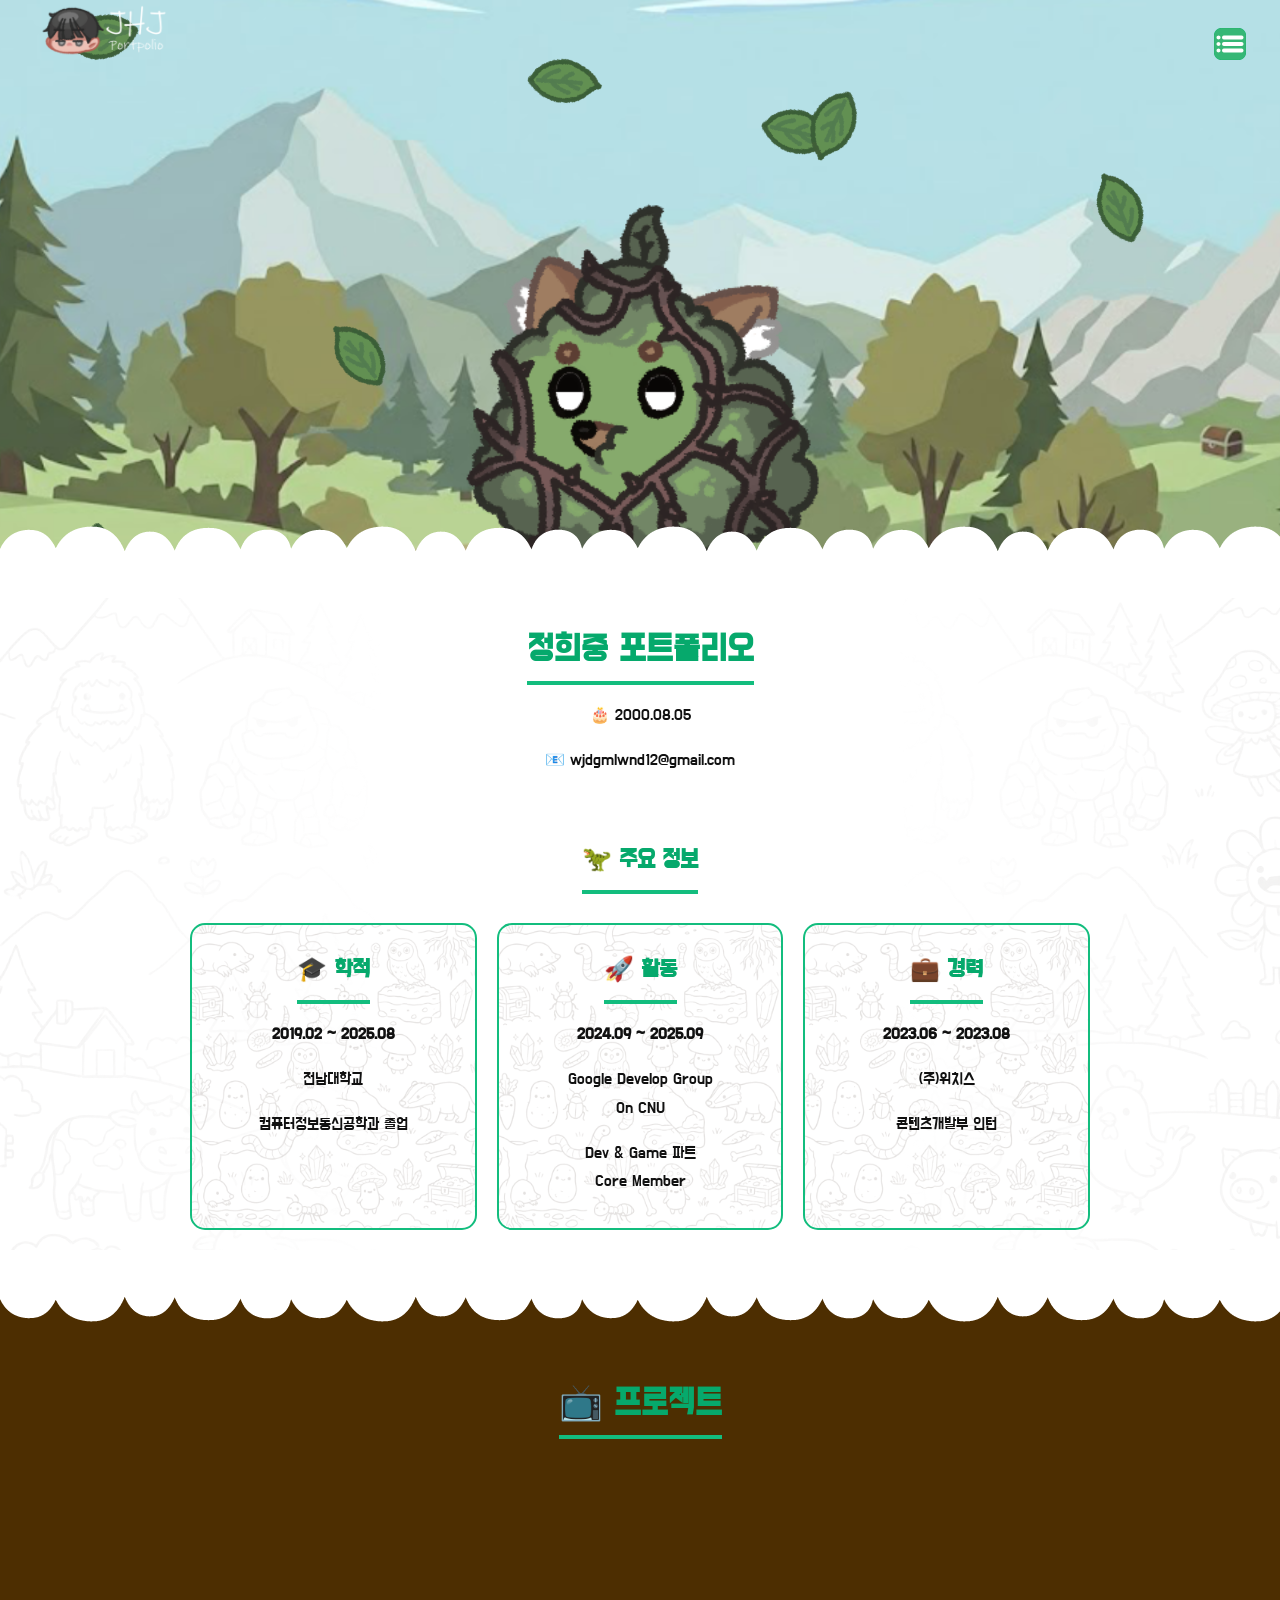
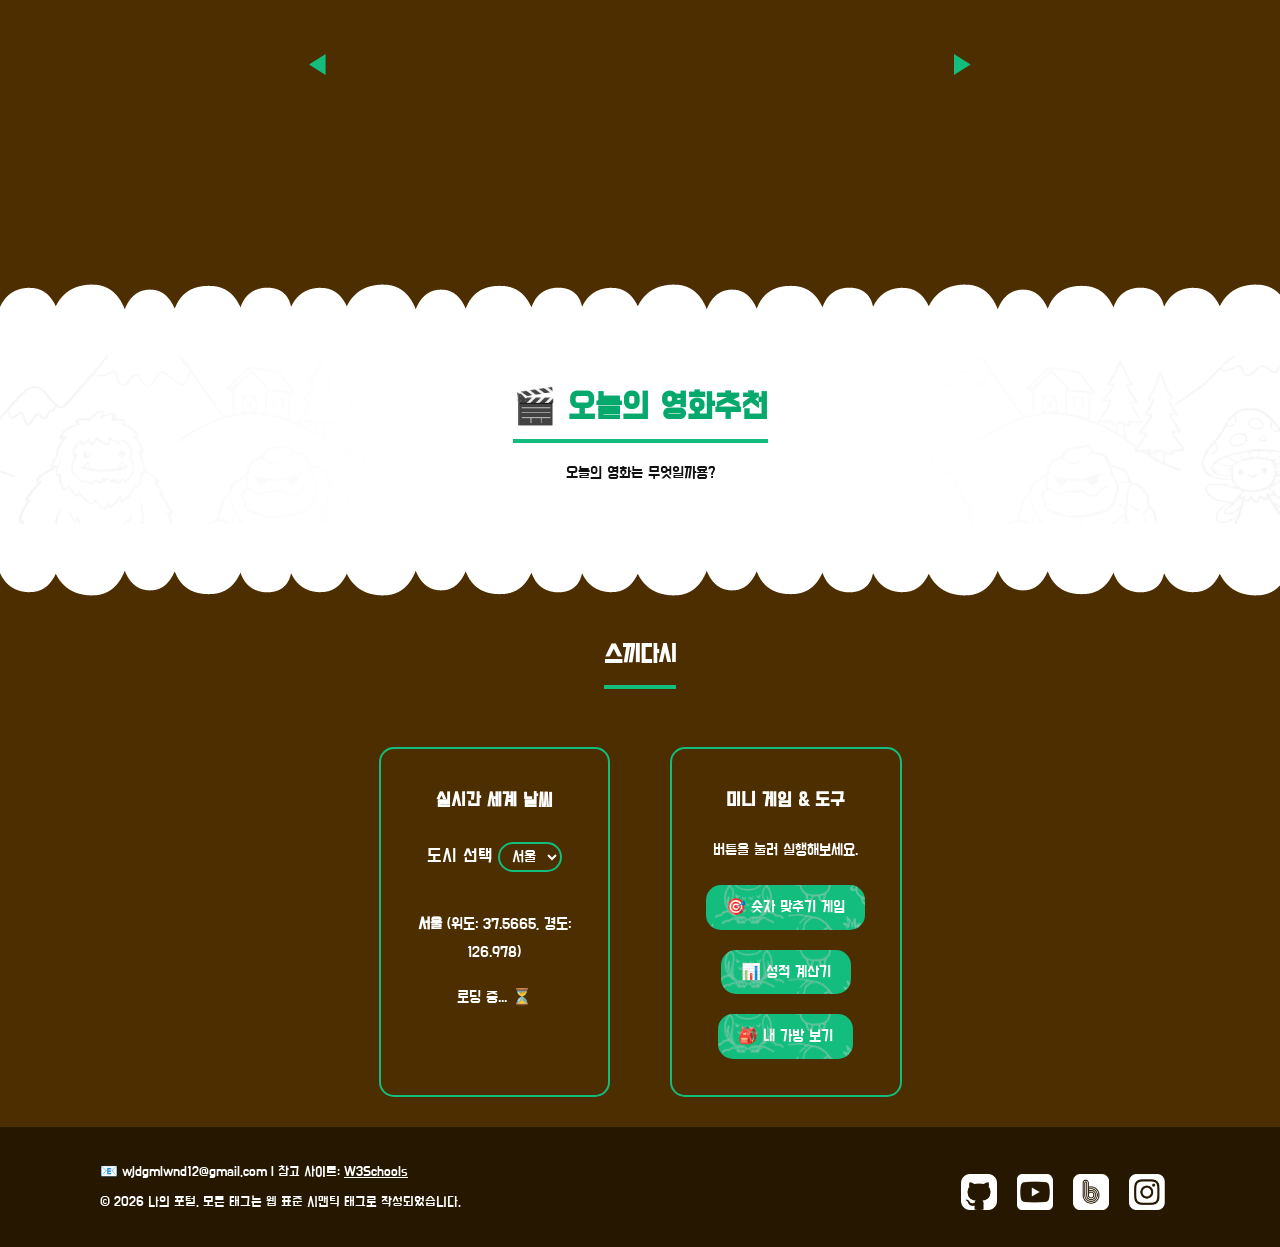
==== commit 4ccc1149: "영화추천 기능추가" ====
--- a/html/index.html
+++ b/html/index.html
@@ -79,30 +79,74 @@
     <div class="main-content">
         <header>
             <h1 class="fade-in">정희중 포트폴리오</h1>
+            <p>🎂 2000.08.05</p>
             <p>📧 wjdgmlwnd12@gmail.com</p>
         </header>
 
         <main>
-            <h2>오늘의 주요 소식</h2>
-
-            <section>
-                <h3>최근 업데이트</h3>
-                <article>
-                    <h4>포털 페이지를 새로 오픈했습니다</h4>
-                    <p>프로필, 시간표, 휴일 계획, 여행 앨범을 이제 이 사이트 하나에서 확인할 수 있습니다.</p>
-                    <p>작성일: <time datetime="2026-07-15">2026년 7월 15일</time></p>
-                </article>
-            </section>
-
-            <section>
-                <h3>이번 주 하이라이트</h3>
-                <p>여행 앨범에 새로운 사진과 영상을 추가할 예정이니 기대해주세요.</p>
-            </section>
+            <h2>🦖 주요 정보</h2>
+
+            <br>
+            
+            <div class="text-card-row">
+                <fieldset class="text-card">
+                    <h2>🎓 학적</h2>
+                    <p><strong>2019.02 ~ 2025.08</strong></p>
+                    <p>전남대학교</p>
+                    <p>컴퓨터정보통신공학과 졸업</p>
+                </fieldset>
+
+                <fieldset class="text-card">
+                    <h2>🚀 활동</h2>
+                    <p><strong>2024.09 ~ 2025.09</strong></p>
+                    <p>Google Develop Group<br> On CNU</p>
+                    <p>Dev &amp; Game 파트<br> Core Member</p>
+                </fieldset>
+
+                <fieldset class="text-card">
+                    <h2>💼 경력</h2>
+                    <p><strong>2023.06 ~ 2023.08</strong></p>
+                    <p>(주)위치스</p>
+                    <p>콘텐츠개발부 인턴</p>
+                </fieldset>
+            </div>
         </main>
     </div>
 
     <div class="footer-divider"></div>
     </div>
+
+    <!-- 동영상 출력 div 시작 -->
+     <br>
+    <div class="youtube-section">
+        <header>
+            <h1 class="fade-in">📺 프로젝트</h1>
+        </header>
+
+
+        <h2 id="video-title"></h2>
+        <div class="youtube-video">
+            <button type="button" id="video-prev" class="video-nav-btn">◀</button>
+            <div class="video-frame">
+                <iframe id="youtube-player" src="" title="YouTube 영상" referrerpolicy="strict-origin-when-cross-origin" allowfullscreen loading="lazy"></iframe>
+            </div>
+            <button type="button" id="video-next" class="video-nav-btn">▶</button>
+        </div>
+    </div>
+    <br>
+    <!-- 동영상 출력 div 끝 -->
+
+    
+    <div class="header-divider"></div>
+
+    <div class="main-content">
+        <header>
+            <h1 class="fade-in">🎬 오늘의 영화추천 </h1>
+            <p>오늘의 영화는 무엇일까용?</p>
+        </header>
+    </div>
+
+    <div class="footer-divider"></div>
 
     <section class="extra-section">
         <br>
@@ -161,5 +205,6 @@
     <script src="../script/grade.js"></script>
     <script src="../script/bag.js"></script>
     <script type="module" src="../script/realtimeInfo.js"></script>
+    <script src="../script/youtubeGallery.js"></script>
 </body>
 </html>
--- a/css/style.css
+++ b/css/style.css
@@ -255,6 +255,59 @@
     transition: transform 0.1s ease-out;
 }
 
+/* ===== 카드형 fieldset 공통 스타일 (signUp.html, myHoliday.html에서 공용) ===== */
+fieldset {
+    border: 2px solid var(--origin-green);
+    border-radius: 15px;
+    padding: 16px 46px;
+    max-width: 500px;
+    margin: 0 auto 16px auto;
+    box-sizing: border-box;
+}
+
+/* ===== 카드 가로 정렬 + hover 확대 효과 (myHoliday.html, myProfile.html에서 공용) ===== */
+.text-card-row {
+    display: flex;
+    gap: 20px;
+    justify-content: center;
+}
+
+.text-card {
+    position: relative;
+    overflow: hidden;
+    width: 300px;
+    margin: 0;
+    box-sizing: border-box;
+    transition: transform 0.3s ease;
+}
+
+.text-card:hover {
+    transform: translateY(-6px) scale(1.05);
+}
+
+.text-card::before {
+    content: "";
+    position: absolute;
+    inset: 0;
+    z-index: 0;
+    background-image: url("../media/Imgs/Bg_UnderGround.png");
+    background-repeat: no-repeat;
+    background-position: center center;
+    background-size: cover;
+    opacity: 0.5;
+    pointer-events: none;
+    transition: transform 0.3s ease;
+}
+
+.text-card:hover::before {
+    transform: scale(1.1);
+}
+
+.text-card > * {
+    position: relative;
+    z-index: 1;
+}
+
 /* ===== label / select 공통 스타일 (index.html city-select, signUp.html 여러 select에서 공용) ===== */
 label {
     color: var(--origin-green);
@@ -626,4 +679,9 @@
     .layout {
         flex-direction: column;
     }
+
+    .text-card-row {
+        flex-direction: column;
+        align-items: center;
+    }
 }
--- a/css/style_index.css
+++ b/css/style_index.css
@@ -1,3 +1,49 @@
+/* ===== index.html: 유튜브 영상 갤러리 (좌측 버튼 - 영상 - 우측 버튼) ===== */
+.youtube-video {
+    display: flex;
+    align-items: center;
+    justify-content: center;
+    gap: 20px;
+    margin: 30px auto;
+}
+
+.video-nav-btn {
+    background: none;
+    border: none;
+    padding: 4px 10px;
+    margin: 0;
+    color: var(--origin-green);
+    font-size: 2rem;
+    cursor: pointer;
+}
+
+.video-nav-btn::before {
+    display: none;
+}
+
+.video-nav-btn:hover,
+.video-nav-btn:active {
+    background: none;
+    color: var(--origin-deepgreen);
+    transform: none;
+}
+
+.video-frame {
+    position: relative;
+    width: 560px;
+    max-width: 70vw;
+    aspect-ratio: 16 / 9;
+}
+
+.video-frame iframe {
+    position: absolute;
+    inset: 0;
+    width: 100%;
+    height: 100%;
+    border: none;
+    border-radius: 15px;
+}
+
 /* ===== index.html: 자투리 부분 (원래 aside에 있던 내용, 임시로 가로 배치) ===== */
 .extra-section {
     display: flex;
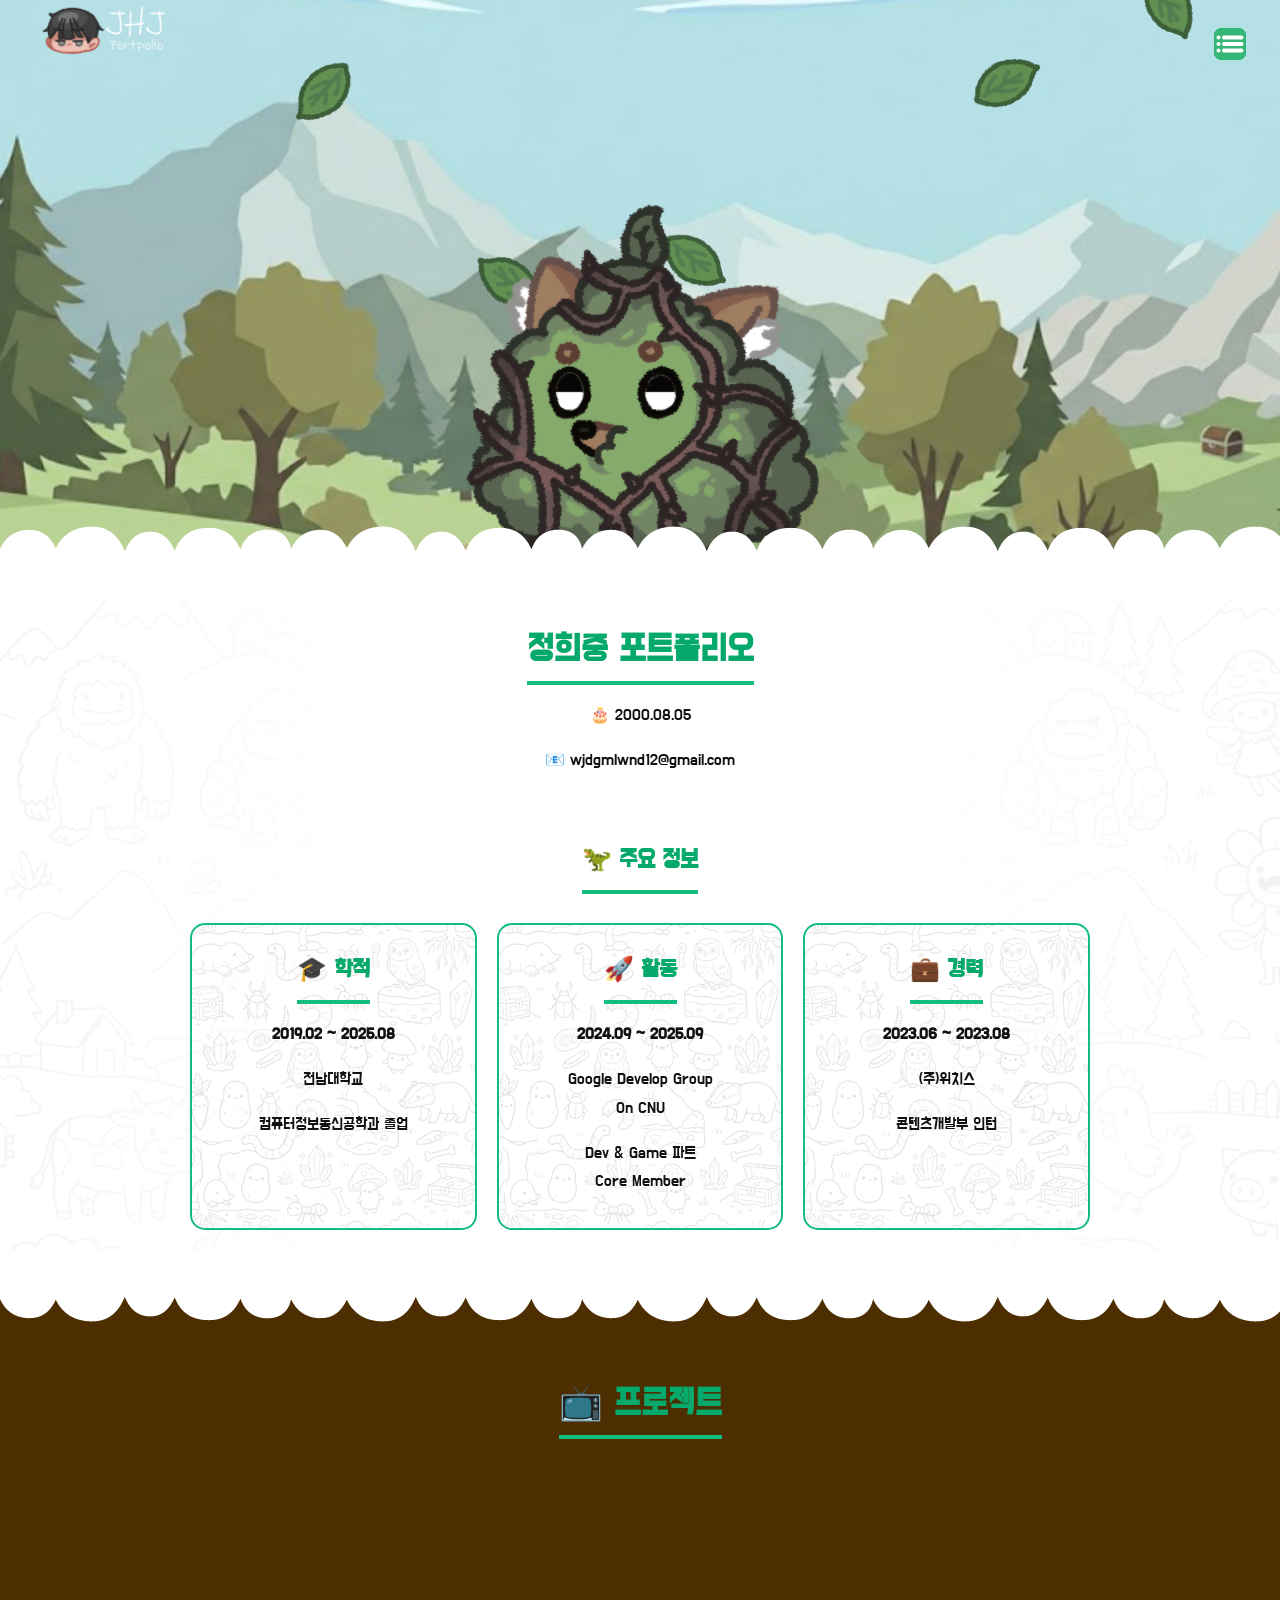
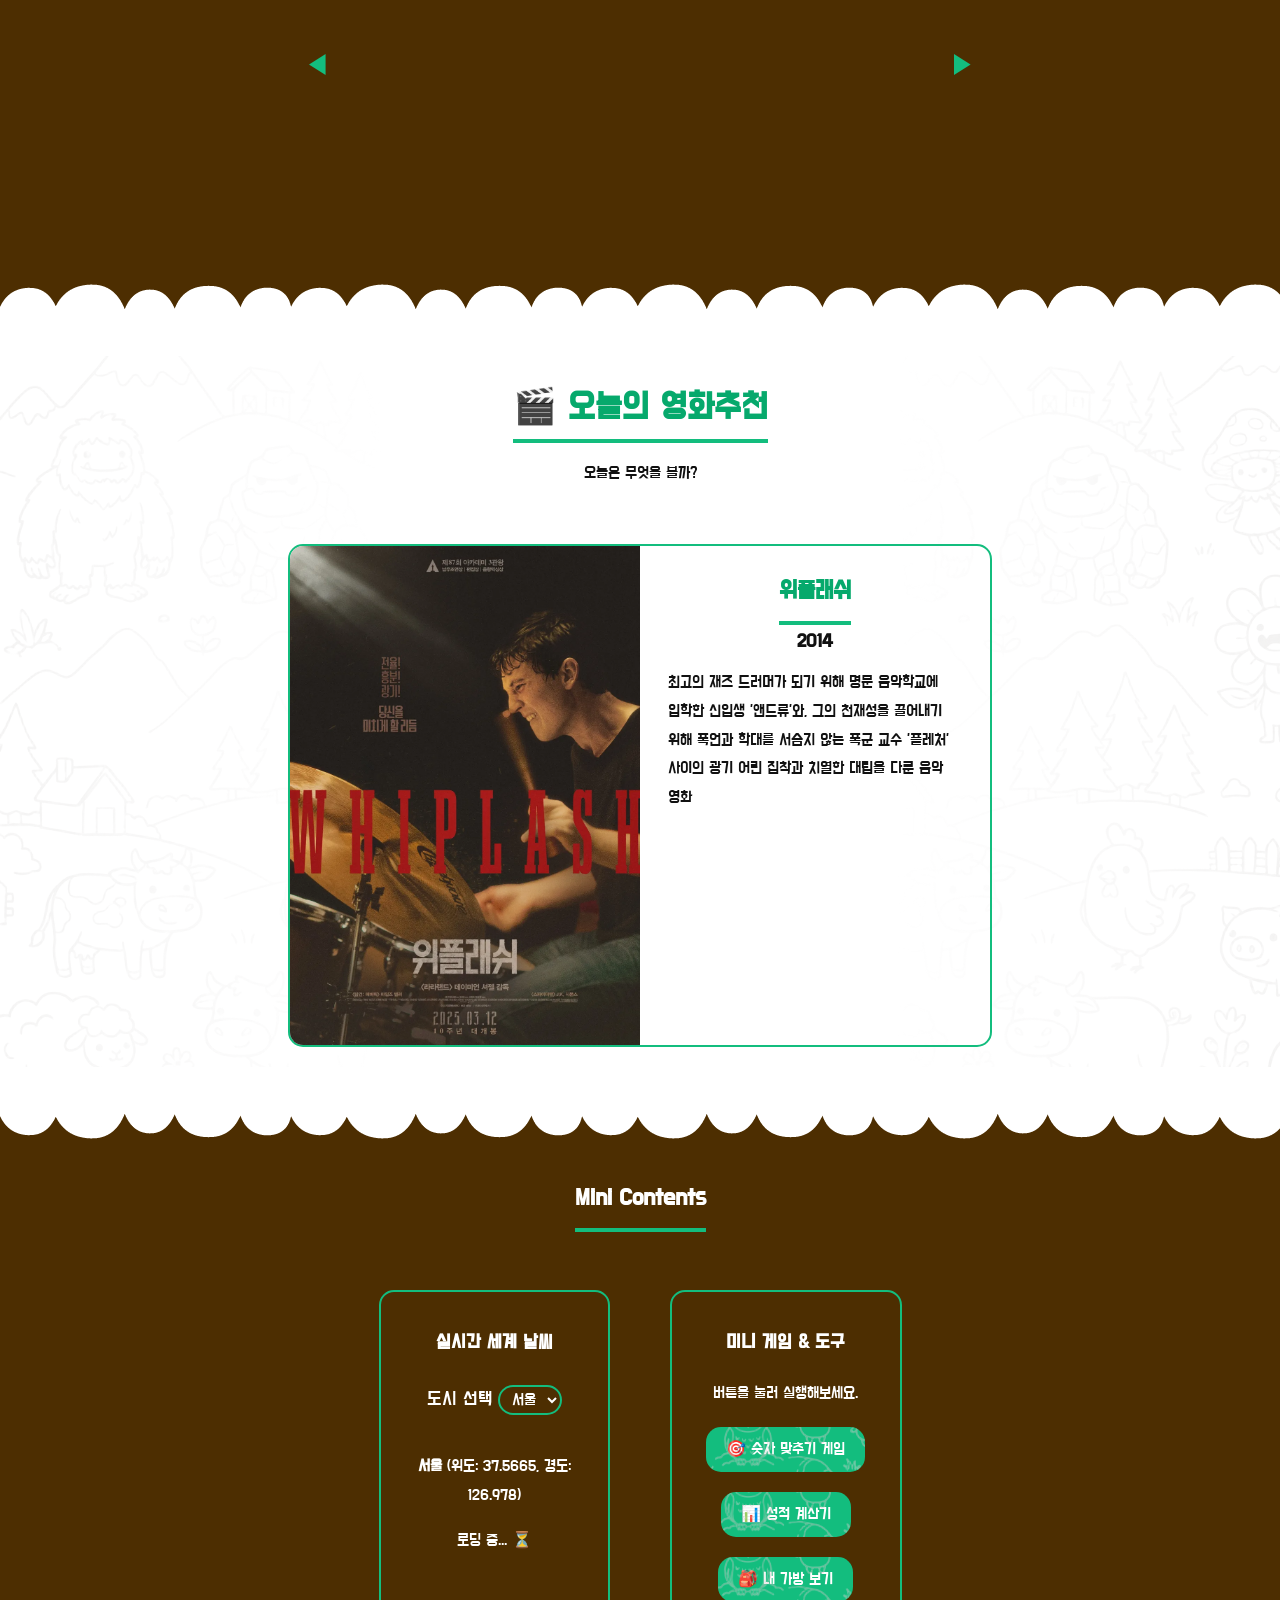
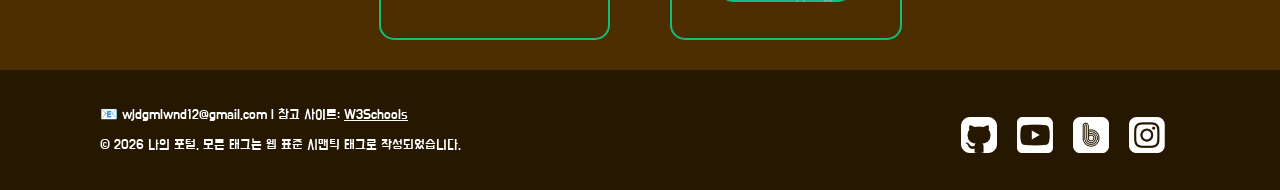
==== commit 344de5b4: "mytrip UI적용 및 영화 포스터 업로드" ====
--- a/html/index.html
+++ b/html/index.html
@@ -9,6 +9,11 @@
     <link href="https://fonts.googleapis.com/css2?family=Do+Hyeon&display=swap" rel="stylesheet">
     <link rel="stylesheet" href="../css/style.css">
     <link rel="stylesheet" href="../css/style_index.css">
+    <script>
+        if (!sessionStorage.getItem("monsterIntroPlayed")) {
+            document.documentElement.classList.add("monster-intro-pending");
+        }
+    </script>
 </head>
 <body>
     <div id="leaf-container" class="leaf-container"></div>
@@ -142,15 +147,30 @@
     <div class="main-content">
         <header>
             <h1 class="fade-in">🎬 오늘의 영화추천 </h1>
-            <p>오늘의 영화는 무엇일까용?</p>
+            <p>오늘은 무엇을 볼까?</p>
         </header>
+
+        <main>
+            <div class="poster-card">
+                <div class="poster-image">
+                    <img id="poster-img" src="" alt="추천 영화 포스터">
+                </div>
+                <div class="poster-header">
+                    <h2 id="poster-title"></h2>
+                    <h3 id="poster-year"></h3>
+                </div>
+                <div class="poster-story">
+                    <p id="poster-story"></p>
+                </div>
+            </div>
+        </main>
     </div>
 
     <div class="footer-divider"></div>
 
     <section class="extra-section">
         <br>
-        <h2>스끼다시</h2>
+        <h2>Mini Contents</h2>
 
         <br>
         <br>
@@ -206,5 +226,7 @@
     <script src="../script/bag.js"></script>
     <script type="module" src="../script/realtimeInfo.js"></script>
     <script src="../script/youtubeGallery.js"></script>
+    <script src="../script/moviePoster.js"></script>
+    <script src="../script/monsterIntro.js"></script>
 </body>
 </html>
--- a/css/style.css
+++ b/css/style.css
@@ -191,6 +191,12 @@
     border-bottom: 4px solid var(--origin-green);
 }
 
+/* ===== 문단 줄바꿈: 글자 단위가 아닌 단어(공백) 단위로 넘어가게 함 ===== */
+p {
+    word-break: keep-all;
+    overflow-wrap: break-word;
+}
+
 /* ===== 링크 스타일 ===== */
 a {
     color: var(--origin-green);
@@ -253,6 +259,29 @@
     width: 16%;
     transform: translate(-50%, -50%);
     transition: transform 0.1s ease-out;
+}
+
+/* ===== 자투리 섹션 (index.html 스끼다시, myTrip.html 배경음악에서 공용): 흰 글자 강제 ===== */
+.extra-section {
+    display: flex;
+    flex-direction: column;
+    align-items: center;
+    text-align: center;
+}
+
+.extra-section,
+.extra-section * {
+    color: var(--font-bright);
+}
+
+.extra-section audio {
+    display: block;
+    margin: 0 auto;
+}
+
+/* extra-section의 h2도 다크모드에서 원래 색 유지 */
+body.dark-mode .extra-section h2 {
+    color: var(--origin-deepgreen);
 }
 
 /* ===== 카드형 fieldset 공통 스타일 (signUp.html, myHoliday.html에서 공용) ===== */
--- a/css/style_index.css
+++ b/css/style_index.css
@@ -1,3 +1,24 @@
+/* ===== index.html: 처음 로딩 시 한 번만 재생되는 몬스터 등장 애니메이션 (JS가 세션당 1회만 클래스 부여) =====
+   head의 동기 스크립트가 첫 페인트 전에 top:400px로 미리 옮겨둬서,
+   "200px로 보였다가 400px로 순간이동" 하는 깜빡임 없이 바로 400px에서 시작하게 함 */
+html.monster-intro-pending .monster-wrap {
+    top: 400px;
+}
+
+@keyframes monsterEntrance {
+    from {
+        top: 400px;
+    }
+    to {
+        top: 200px;
+    }
+}
+
+/* 1초 지연 동안에도 both fill-mode 덕분에 top:400px를 유지하다가, 지연이 끝나면 애니메이션 시작 */
+.monster-intro {
+    animation: monsterEntrance 1s cubic-bezier(0.34, 1.56, 0.64, 1) 1s both, monsterIdle 1.5s ease-in-out infinite;
+}
+
 /* ===== index.html: 유튜브 영상 갤러리 (좌측 버튼 - 영상 - 우측 버튼) ===== */
 .youtube-video {
     display: flex;
@@ -44,19 +65,56 @@
     border-radius: 15px;
 }
 
-/* ===== index.html: 자투리 부분 (원래 aside에 있던 내용, 임시로 가로 배치) ===== */
-.extra-section {
-    display: flex;
-    flex-direction: column;
-    align-items: center;
+/* ===== index.html: 오늘의 영화추천 포스터 카드 =====
+   좌측(포스터) / 우측상단(제목,년도) / 우측 나머지(줄거리) */
+.poster-card {
+    display: grid;
+    grid-template-columns: 1fr 1fr;
+    grid-template-rows: auto 1fr;
+    grid-template-areas:
+        "image header"
+        "image story";
+    max-width: 700px;
+    margin: 0 auto;
+    border: 2px solid var(--origin-green);
+    border-radius: 15px;
+    overflow: hidden;
+    background-color: transparent;
+    text-align: left;
+}
+
+.poster-image {
+    grid-area: image;
+}
+
+/* 포스터의 원본 비율 그대로 두어, 폭이 넓어지면 높이도 함께 커지고 카드 전체 길이도 늘어나게 함 */
+.poster-image img {
+    display: block;
+    width: 100%;
+    height: auto;
+}
+
+.poster-header {
+    grid-area: header;
+    padding: 16px 16px 4px 16px;
     text-align: center;
 }
 
-.extra-section,
-.extra-section * {
-    color: var(--font-bright);
+.poster-header h3 {
+    margin: 0;
+    font-size: 1.2rem;
 }
 
+.poster-story {
+    grid-area: story;
+    padding: 4px 28px 16px 28px;
+}
+
+.poster-story p {
+    margin: 0;
+}
+
+/* ===== index.html: 자투리 부분(스끼다시)의 가로 배치 2분할 ===== */
 .extra-row {
     display: flex;
     gap: 60px;
@@ -77,11 +135,6 @@
     margin: 20px auto;
 }
 
-/* extra-section의 h2도 다크모드에서 원래 색 유지 */
-body.dark-mode .extra-section h2 {
-    color: var(--origin-deepgreen);
-}
-
 /* ===== 미션9: 실시간 날씨 ===== */
 #city-select {
     margin-top: 6px;
